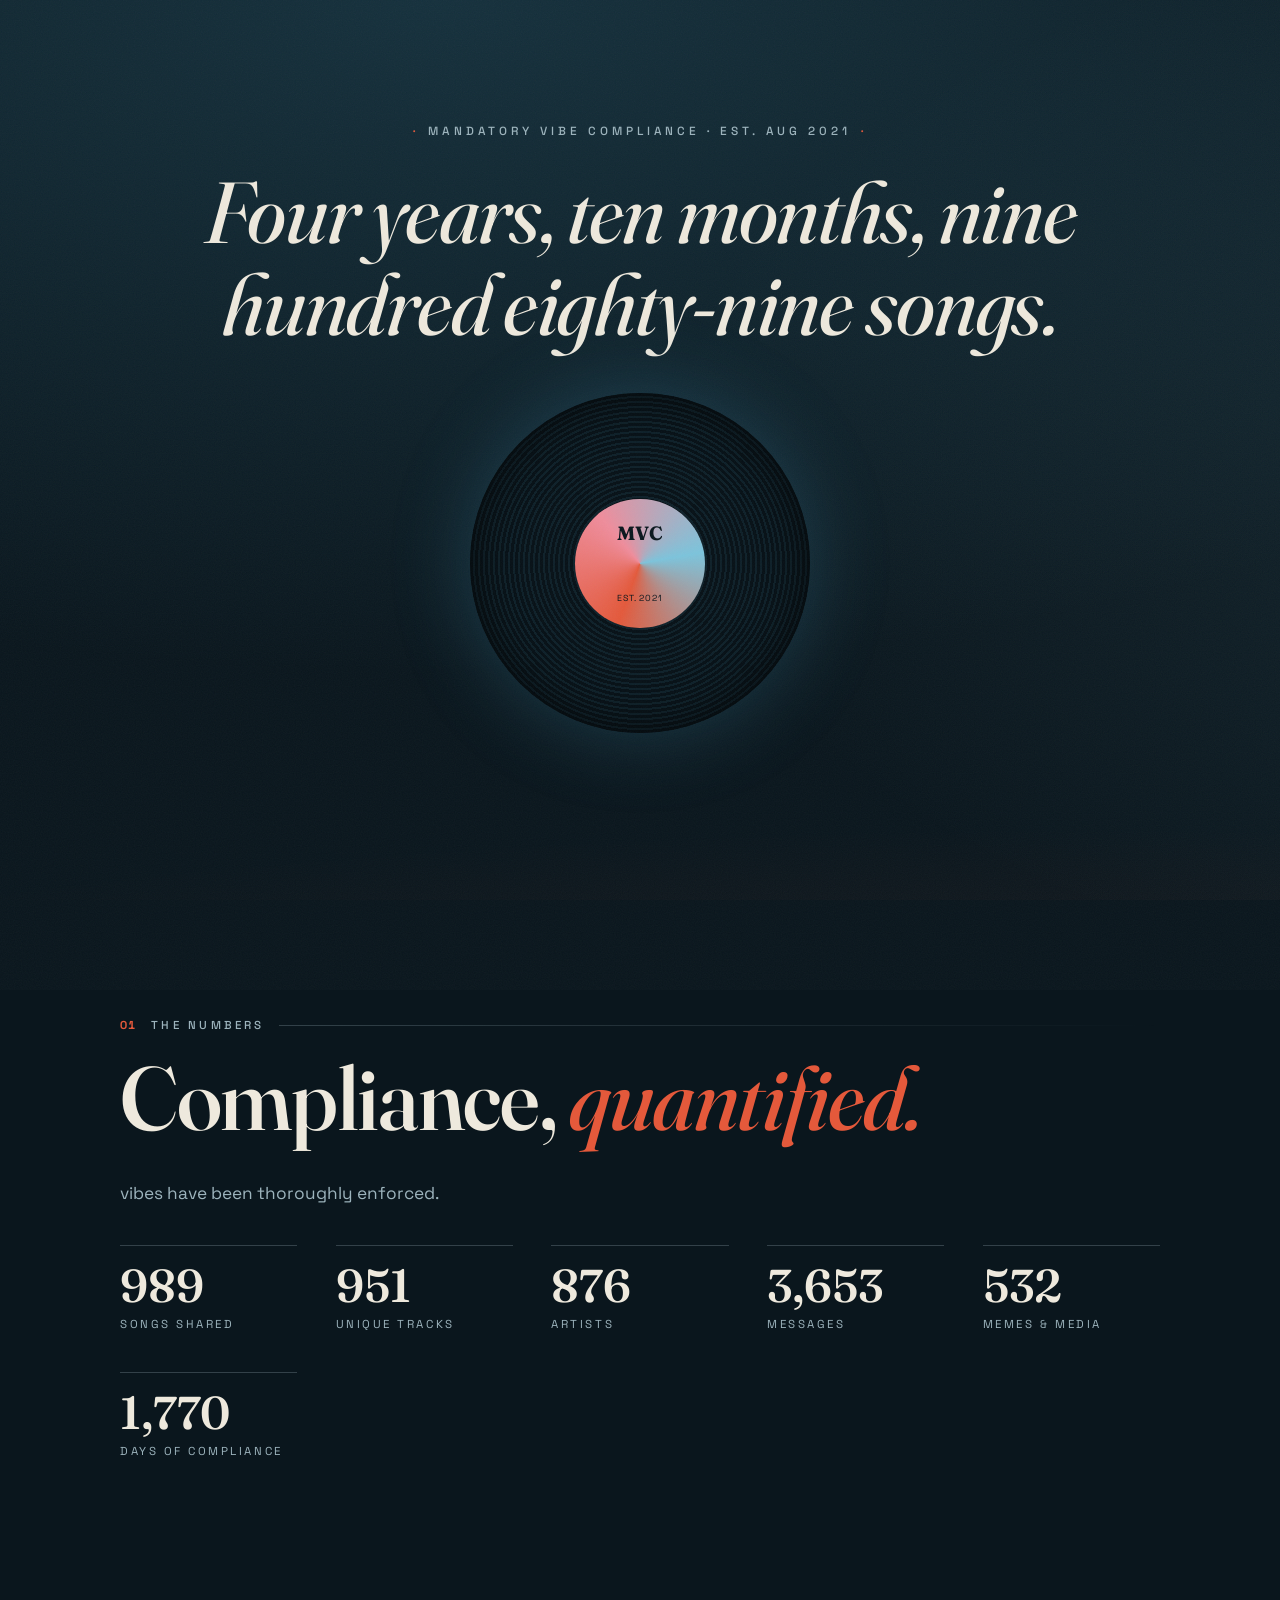
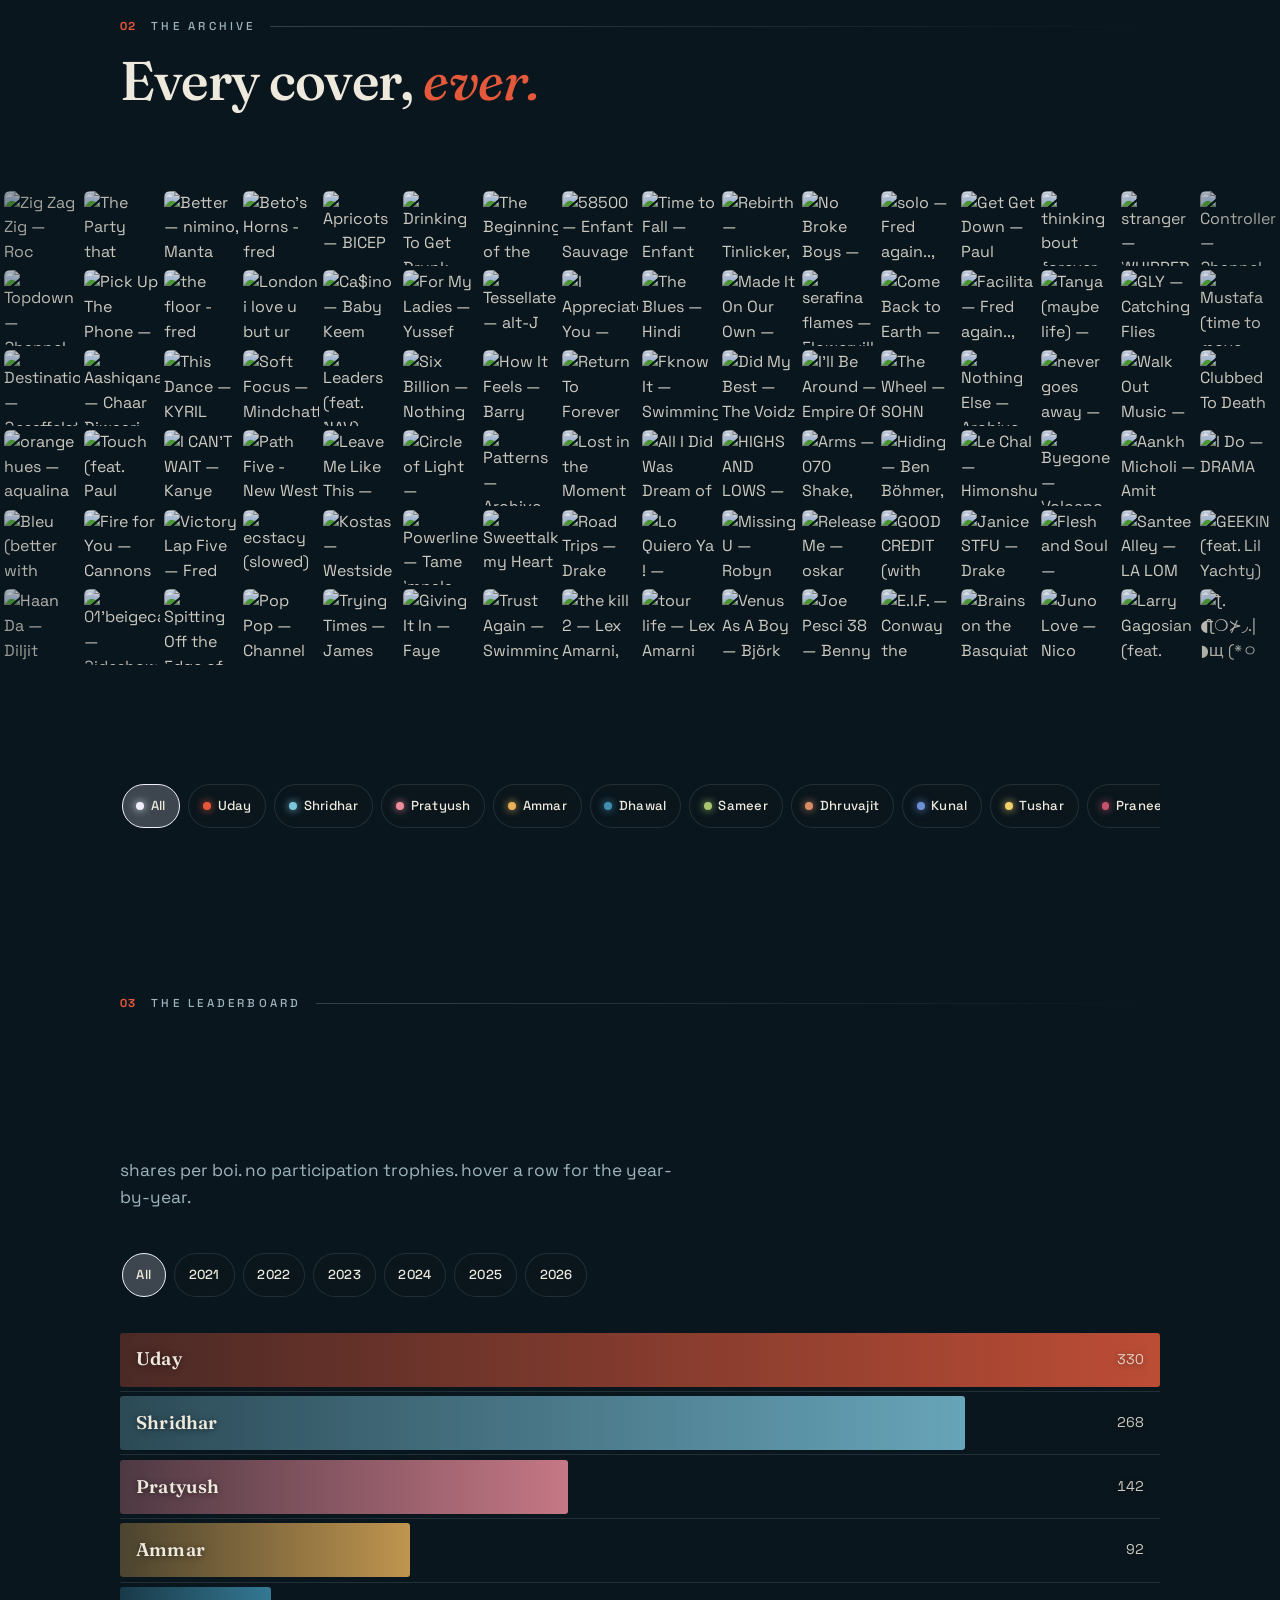
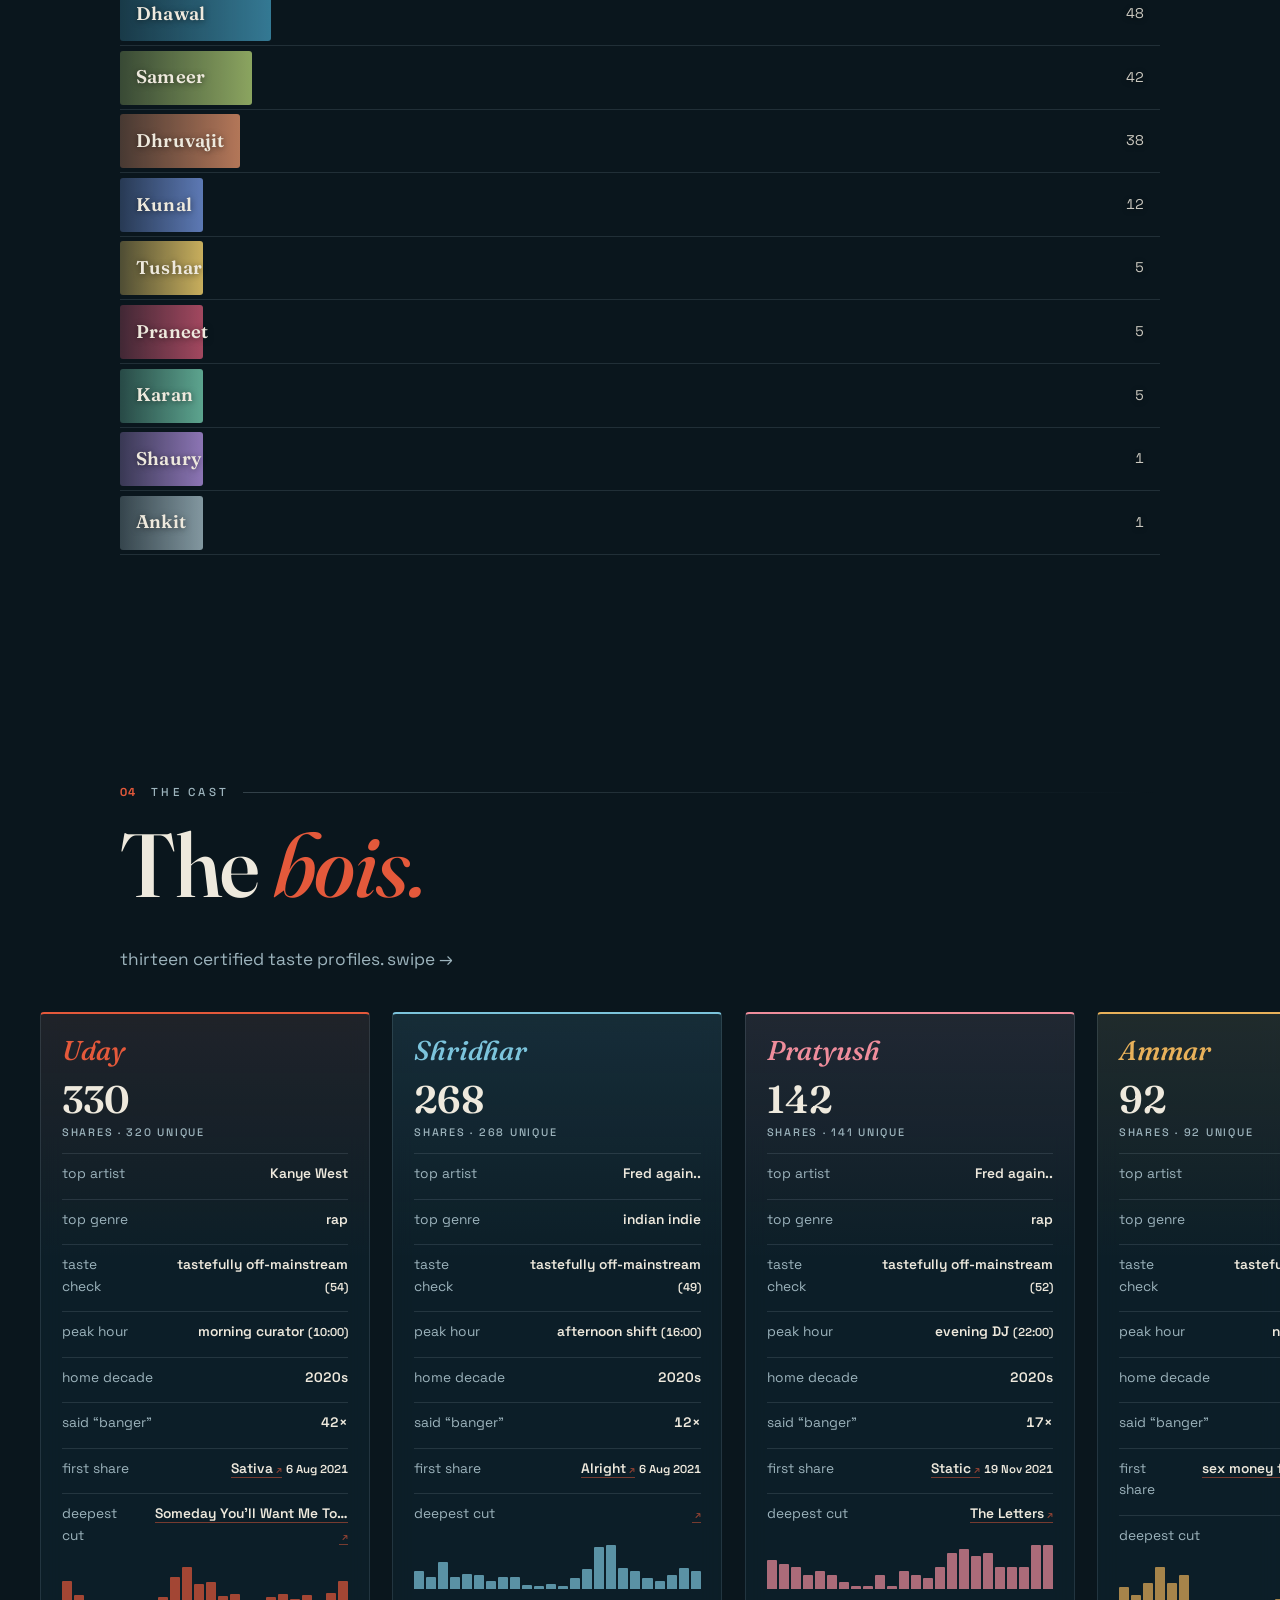
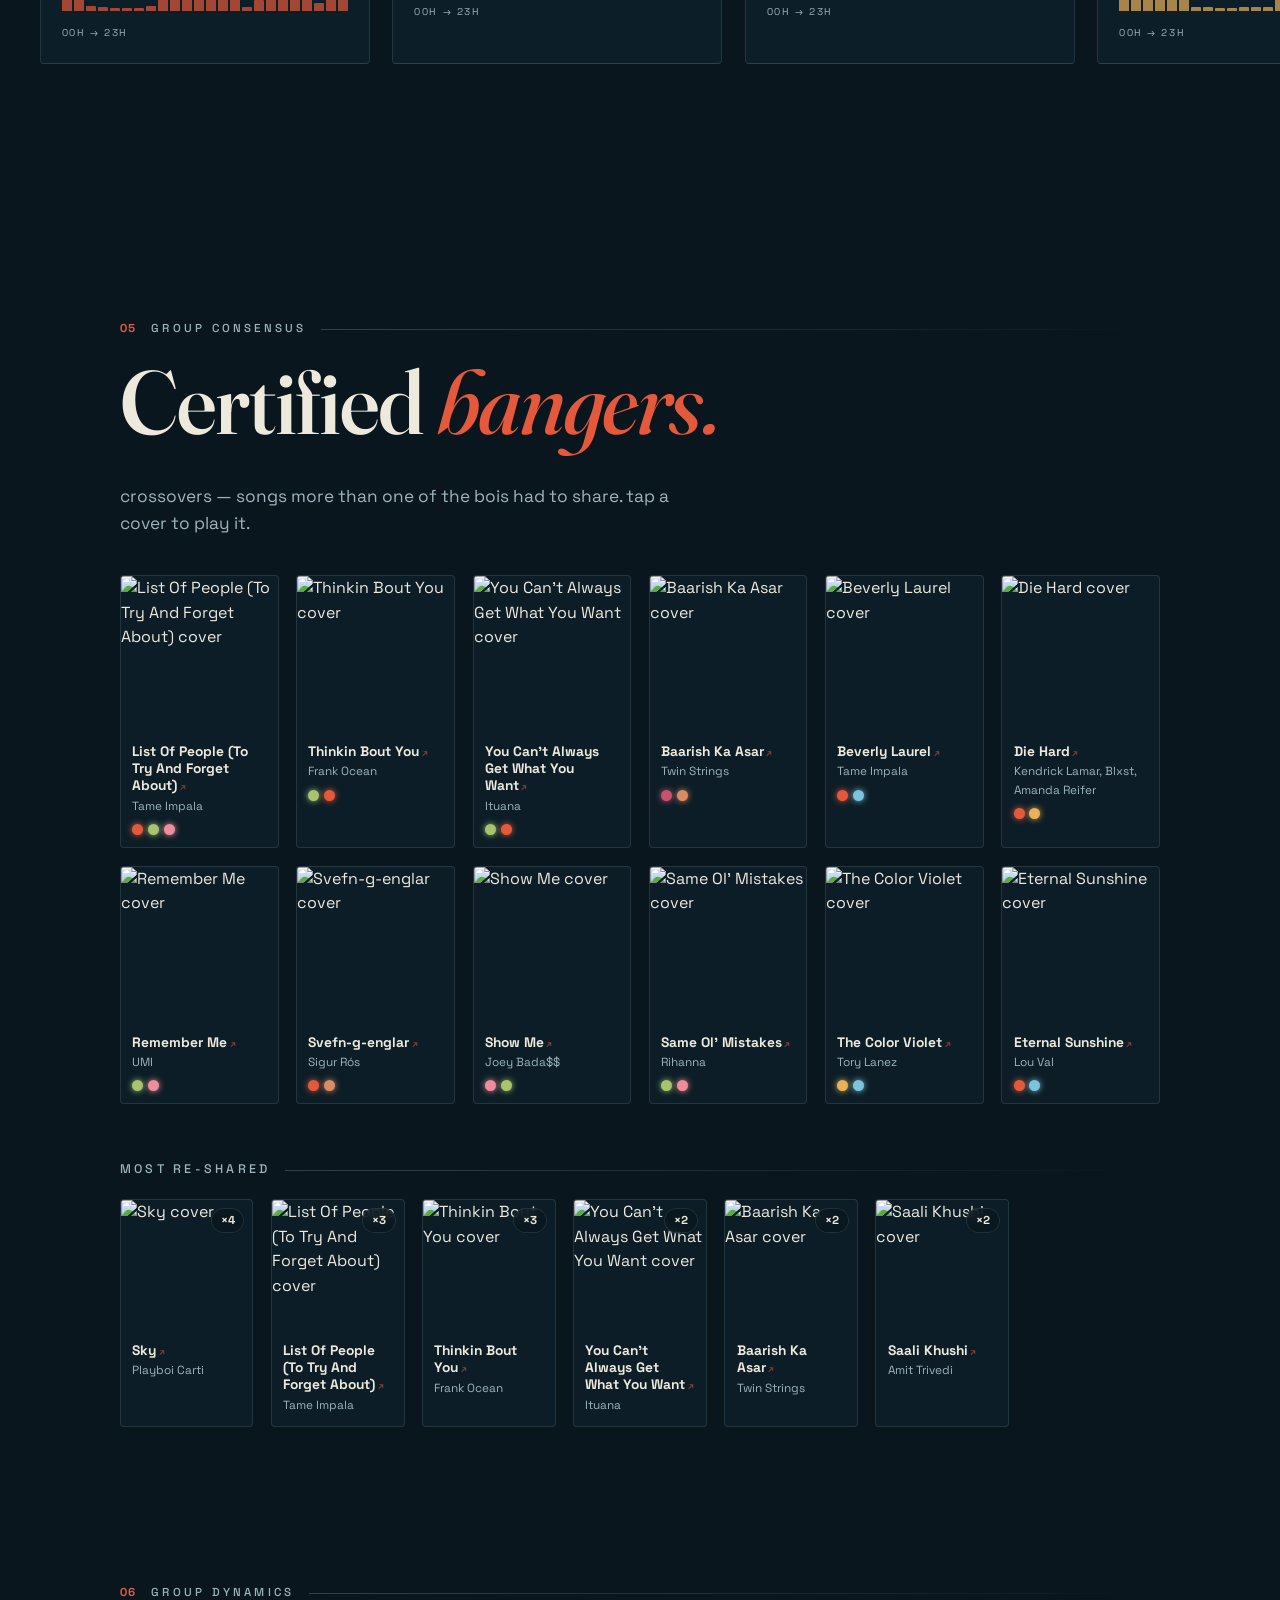
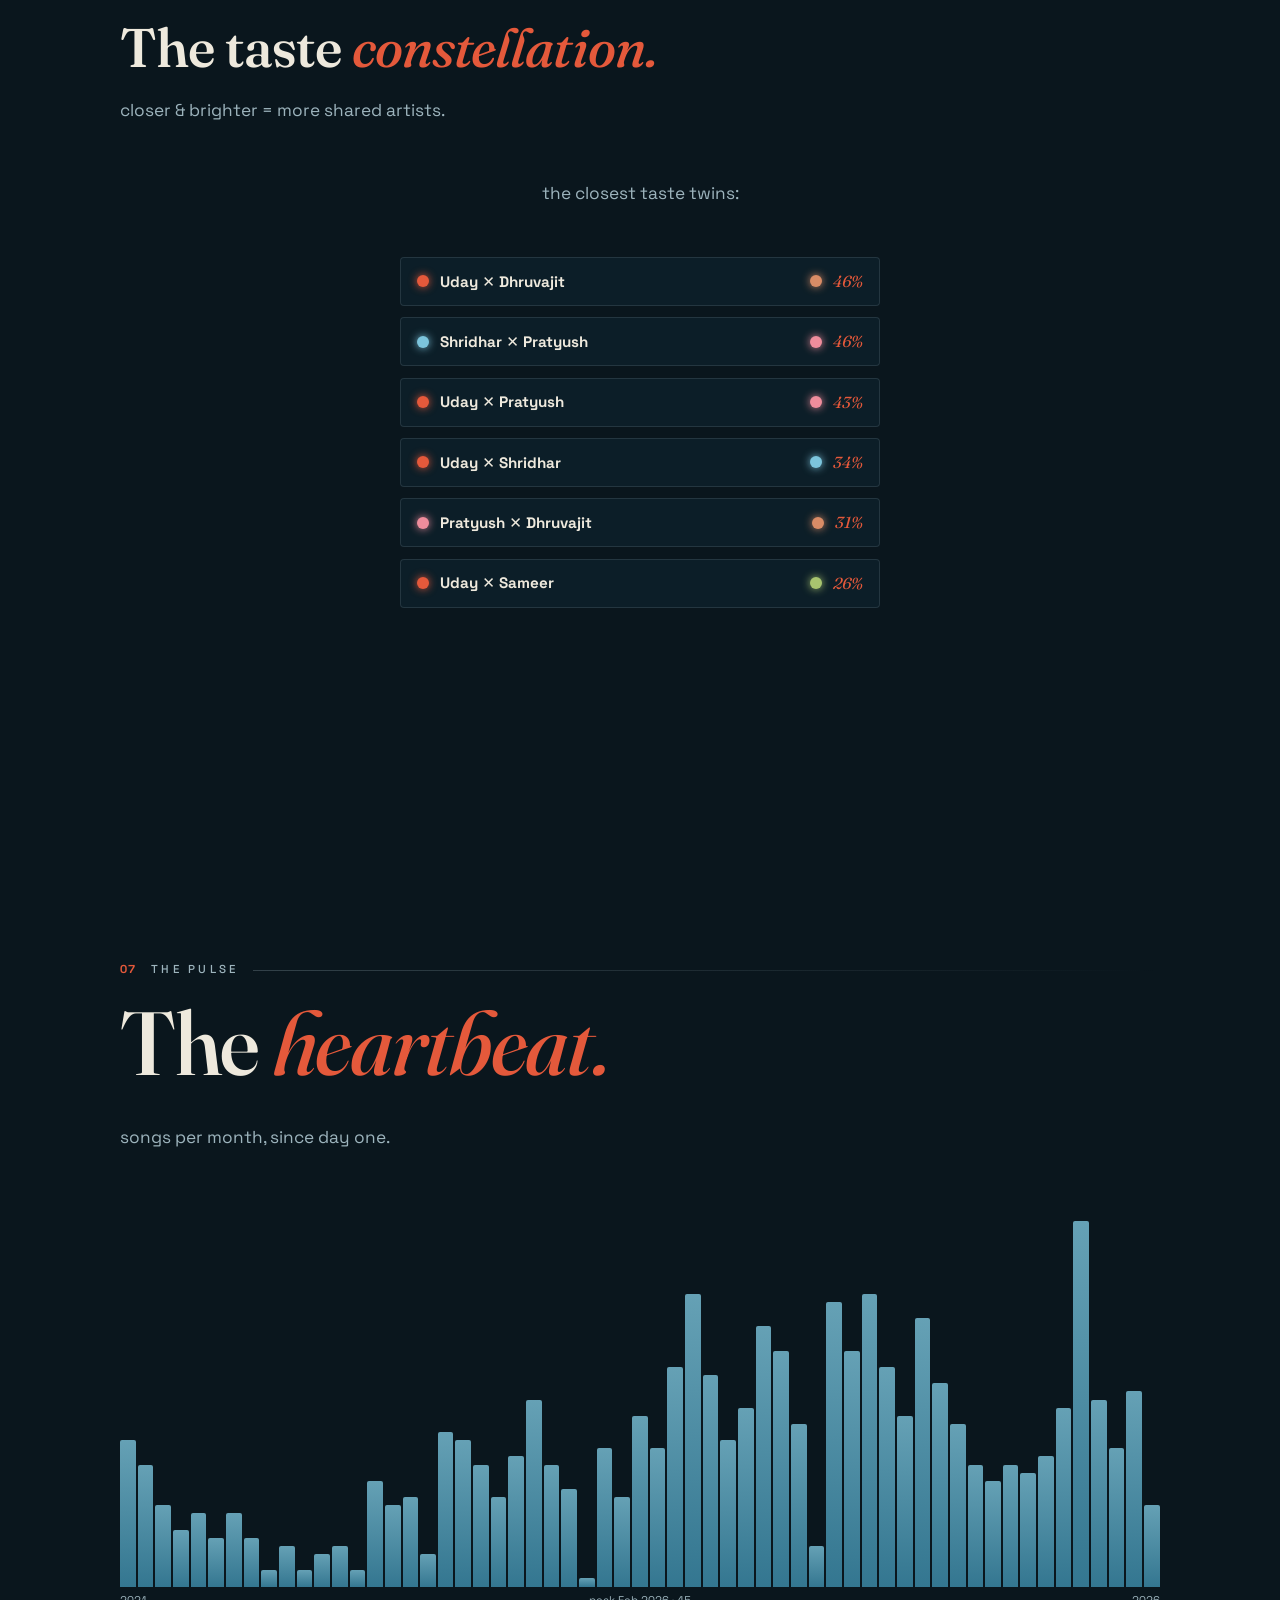
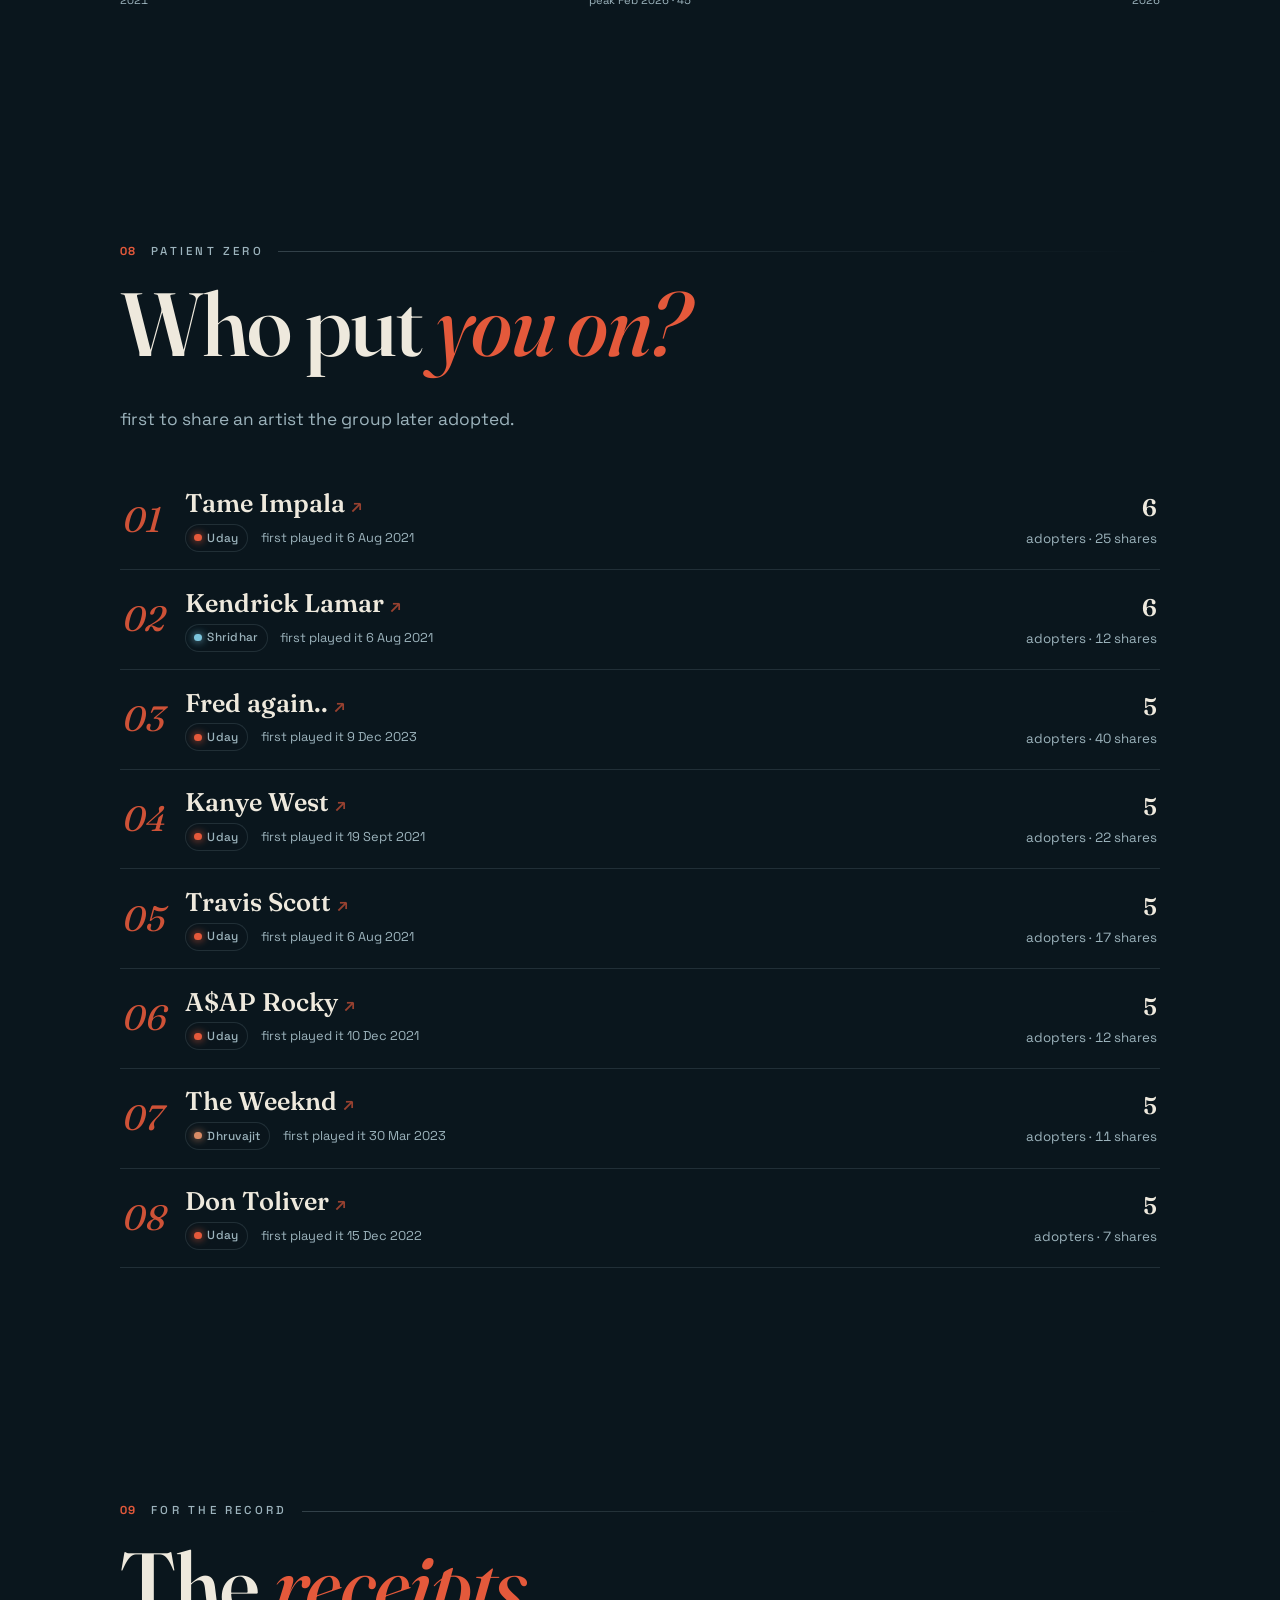
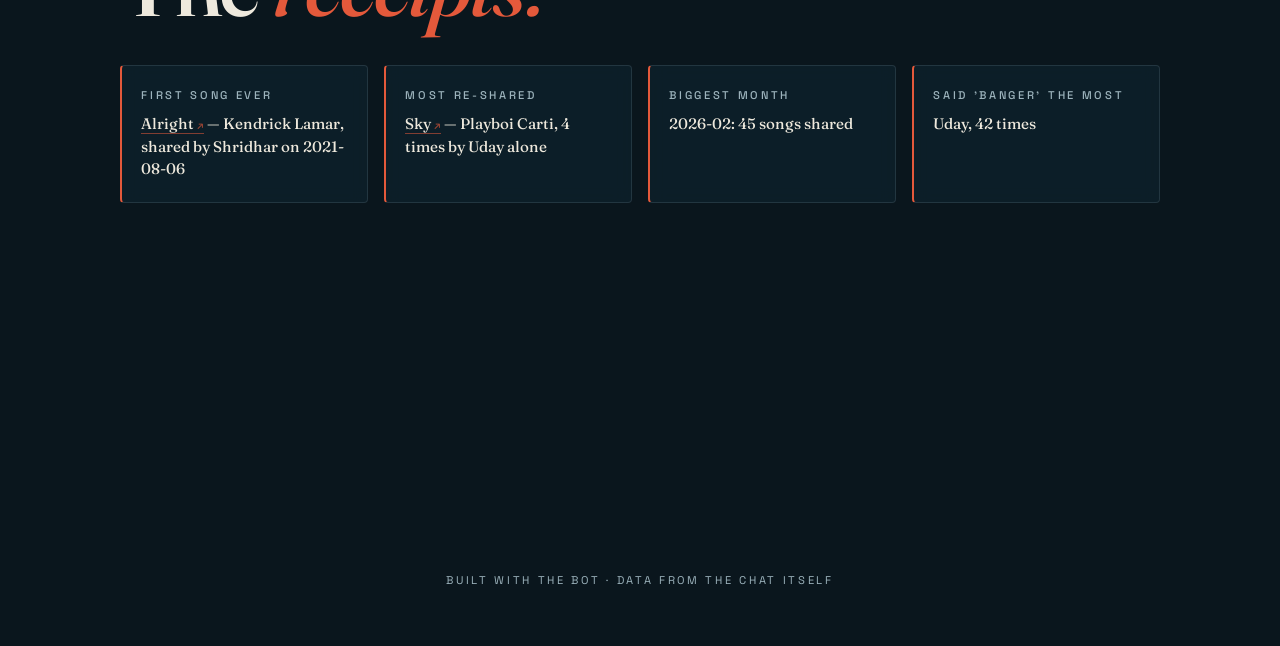
==== site/index.html @ 7bcd19f3 "Initial dashboard commit" ====
<!doctype html>
<html lang="en">
<head>
<meta charset="utf-8">
<meta name="viewport" content="width=device-width, initial-scale=1, viewport-fit=cover">
<meta name="theme-color" content="#0a161d">
<title>Mandatory Vibe Compliance — Wrapped, forever</title>
<meta name="description" content="Four years of the bois sharing certified bangers. Every number, every cover, every vibe.">
<link rel="preconnect" href="https://fonts.googleapis.com">
<link rel="preconnect" href="https://fonts.gstatic.com" crossorigin>
<link href="https://fonts.googleapis.com/css2?family=Fraunces:ital,opsz,wght@0,9..144,300..900;1,9..144,300..900&family=Space+Grotesk:wght@400;500;700&display=swap" rel="stylesheet">
<link rel="stylesheet" href="./css/style.css">
<script type="importmap">
{
  "imports": {
    "three": "https://cdn.jsdelivr.net/npm/three@0.165.0/build/three.module.js",
    "three/addons/": "https://cdn.jsdelivr.net/npm/three@0.165.0/examples/jsm/",
    "gsap": "https://cdn.jsdelivr.net/npm/gsap@3.12.5/+esm",
    "gsap/ScrollTrigger": "https://cdn.jsdelivr.net/npm/gsap@3.12.5/ScrollTrigger/+esm",
    "chart.js/auto": "https://cdn.jsdelivr.net/npm/chart.js@4.4.3/auto/+esm"
  }
}
</script>
</head>
<body>

<div id="loader" role="status" aria-label="loading">
  <div class="loader-vinyl"><i></i></div>
  <p id="loader-msg">spinning up the archive…</p>
</div>

<div id="bg-fallback" aria-hidden="true"></div>
<canvas id="bg-canvas" aria-hidden="true"></canvas>
<div id="bg-dim" aria-hidden="true"></div>

<main id="main">

  <!-- 1 · hero -->
  <header class="sec hero" id="hero">
    <p class="overline" id="hero-overline">MANDATORY VIBE COMPLIANCE · EST. AUG 2021</p>
    <h1 class="hero-line" id="hero-line">A few years. A lot of songs.</h1>
    <div class="viz vinyl-stage" id="vinyl-stage">
      <div class="fallback vinyl-disc" aria-hidden="true"><span class="vinyl-label"><b>MVC</b><small>est. 2021</small></span></div>
    </div>
  </header>

  <!-- 2 · the numbers -->
  <section class="sec" id="numbers">
    <p class="kicker" data-reveal><span class="knum">01</span>The numbers</p>
    <h2 class="sec-title" data-reveal>Compliance, <em class="grad">quantified.</em></h2>
    <p class="sub" data-reveal>vibes have been thoroughly enforced.</p>
    <div class="stats" id="stats"></div>
  </section>

  <!-- 3 · galaxy -->
  <section class="sec full" id="galaxy">
    <div class="viz galaxy-stage" id="galaxy-stage">
      <div class="fallback art-grid" id="galaxy-fallback"></div>
    </div>
    <div class="stage-overlay top">
      <p class="kicker" data-reveal><span class="knum">02</span>The archive</p>
      <h2 class="sec-title sm" data-reveal>Every cover, <em class="grad">ever.</em></h2>
    </div>
    <div class="stage-overlay bottom">
      <div class="chips" id="galaxy-chips" role="group" aria-label="filter by person"></div>
    </div>
  </section>

  <!-- 4 · leaderboard -->
  <section class="sec" id="leaderboard">
    <p class="kicker" data-reveal><span class="knum">03</span>The leaderboard</p>
    <h2 class="sec-title" data-reveal>Who <em class="grad">carried?</em></h2>
    <p class="sub" data-reveal>shares per boi. no participation trophies. hover a row for the year-by-year.</p>
    <div class="chips pills" id="year-pills" role="group" aria-label="filter by year"></div>
    <div class="bars" id="bars"></div>
  </section>

  <!-- 5 · the bois -->
  <section class="sec wide" id="bois">
    <p class="kicker" data-reveal><span class="knum">04</span>The cast</p>
    <h2 class="sec-title" data-reveal>The <em class="grad">bois.</em></h2>
    <p class="sub" data-reveal>thirteen certified taste profiles. swipe →</p>
    <div class="carousel" id="cards"></div>
  </section>

  <!-- 6 · certified group bangers -->
  <section class="sec" id="bangers">
    <p class="kicker" data-reveal><span class="knum">05</span>Group consensus</p>
    <h2 class="sec-title" data-reveal>Certified <em class="grad">bangers.</em></h2>
    <p class="sub" data-reveal>crossovers — songs more than one of the bois had to share. tap a cover to play it.</p>
    <div class="track-grid" id="crossovers"></div>
    <div id="reshared-block">
      <h3 class="mini-title" data-reveal>most re-shared</h3>
      <div class="track-grid slim" id="reshared"></div>
    </div>
  </section>

  <!-- 7 · constellation -->
  <section class="sec full" id="constellation">
    <div class="viz constellation-stage" id="constellation-stage">
      <div class="fallback pairs" id="pairs"></div>
    </div>
    <div class="stage-overlay top">
      <p class="kicker" data-reveal><span class="knum">06</span>Group dynamics</p>
      <h2 class="sec-title sm" data-reveal>The taste <em class="grad">constellation.</em></h2>
      <p class="sub" data-reveal>closer &amp; brighter = more shared artists.</p>
    </div>
  </section>

  <!-- 8 · timeline -->
  <section class="sec" id="timeline">
    <p class="kicker" data-reveal><span class="knum">07</span>The pulse</p>
    <h2 class="sec-title" data-reveal>The <em class="grad">heartbeat.</em></h2>
    <p class="sub" data-reveal>songs per month, since day one.</p>
    <div class="chart-wrap" data-reveal>
      <canvas id="timeline-chart"></canvas>
      <div class="fallback month-bars" id="timeline-fallback"></div>
    </div>
  </section>

  <!-- 9 · trendsetters -->
  <section class="sec" id="trendsetters">
    <p class="kicker" data-reveal><span class="knum">08</span>Patient zero</p>
    <h2 class="sec-title" data-reveal>Who put <em class="grad">you on?</em></h2>
    <p class="sub" data-reveal>first to share an artist the group later adopted.</p>
    <div class="trend-rows" id="trend-rows"></div>
  </section>

  <!-- 10 · outro -->
  <section class="sec" id="outro">
    <p class="kicker" data-reveal><span class="knum">09</span>For the record</p>
    <h2 class="sec-title" data-reveal>The <em class="grad">receipts.</em></h2>
    <div class="facts" id="facts"></div>
    <p class="closing" data-reveal>As long as the group lives on, this page keeps counting.</p>
    <p class="sync" data-reveal>Last sync <span id="sync-date">—</span> · <a class="tlink" href="./dashboard.html">nerd view →</a></p>
  </section>

</main>

<footer>built with the bot · data from the chat itself</footer>

<noscript><style>#loader{display:none}[data-reveal]{opacity:1!important;transform:none!important}</style>
<p style="text-align:center;padding:2rem">This page needs JavaScript to count the bangers.</p></noscript>
<script type="module" src="./js/app.js"></script>
</body>
</html>
---- site/css/style.css ----
/* Mandatory Vibe Compliance — Currents editorial system
   Palette derived from Tame Impala's "Currents" artwork.
   Type: Fraunces (display serif) + Space Grotesk (body / numerals). */
:root{
  --bg-0:#0a161d;          /* deepest navy-teal — page */
  --bg-1:#102530;          /* panel navy */
  --ink:#eee9dd;           /* warm cream */
  --ink-dim:#9db4bd;       /* muted steel blue */
  --teal:#3e8fae;
  --cyan:#7cc4dc;
  --coral:#e4593b;         /* the Currents red streak — the one loud accent */
  --pink:#ef8d9c;

  /* legacy aliases still referenced around the codebase */
  --bg:var(--bg-0);
  --text:var(--ink);
  --muted:var(--ink-dim);
  --magenta:var(--pink);
  --violet:var(--teal);
  --amber:var(--pink);

  --surface:rgba(16,37,48,.55);
  --line:rgba(157,180,189,.16);
  --hairline:rgba(157,180,189,.28);

  --display:"Fraunces","Georgia",serif;
  --body:"Space Grotesk",system-ui,sans-serif;
  --maxw:1120px;
}

*,*::before,*::after{box-sizing:border-box}
html,body{overflow-x:clip}
html{scroll-behavior:smooth}
body{
  margin:0;background:var(--bg-0);color:var(--ink);
  font-family:var(--body);font-size:16px;line-height:1.55;
  -webkit-font-smoothing:antialiased;
}
img{max-width:100%;display:block}
a{color:inherit;text-decoration:none}
a:hover{color:var(--cyan)}
button{font:inherit;color:inherit}
::selection{background:var(--coral);color:var(--bg-0)}

/* inline text links (sync line, fact links…) */
.tlink{
  border-bottom:1px solid color-mix(in srgb,var(--coral) 55%,transparent);
  transition:color .15s,border-color .15s;
}
.tlink:hover{color:var(--coral);border-color:var(--coral)}

/* external-link affordance */
.ext{position:relative}
.ext .out{
  font-family:var(--body);font-style:normal;font-weight:500;
  font-size:.72em;color:var(--coral);opacity:.65;margin-left:.3em;
  transition:opacity .15s;
}
.ext:hover .out{opacity:1}

/* film grain */
body::after{
  content:"";position:fixed;inset:-10%;z-index:9;pointer-events:none;opacity:.045;
  background-image:url("data:image/svg+xml;utf8,<svg xmlns='http://www.w3.org/2000/svg' width='160' height='160'><filter id='n'><feTurbulence type='fractalNoise' baseFrequency='0.85' numOctaves='2'/></filter><rect width='160' height='160' filter='url(%23n)'/></svg>");
}

/* background layers — Currents navy with a teal swell and one coral streak */
#bg-canvas{position:fixed;inset:0;z-index:-1;width:100%;height:100%}
/* scroll-linked blackout while the galaxy owns the viewport (set from app.js) */
#bg-dim{position:fixed;inset:0;z-index:-1;background:#020206;opacity:0;pointer-events:none}
#bg-fallback{
  position:fixed;inset:0;z-index:-2;
  background:
    radial-gradient(130% 80% at 20% 0%, rgba(62,143,174,.22), transparent 55%),
    radial-gradient(100% 70% at 85% 30%, rgba(124,196,220,.10), transparent 55%),
    radial-gradient(150% 40% at 50% 78%, rgba(228,89,59,.13), transparent 60%),
    radial-gradient(120% 90% at 50% 110%, rgba(239,141,156,.10), transparent 55%),
    var(--bg-0);
  background-size:170% 170%;
  animation:bg-drift 30s ease-in-out infinite alternate;
}
body.bg-live #bg-fallback{animation:none}
@keyframes bg-drift{from{background-position:0% 0%}to{background-position:100% 100%}}

/* loader */
#loader{
  position:fixed;inset:0;z-index:100;display:flex;flex-direction:column;
  align-items:center;justify-content:center;gap:1.2rem;background:var(--bg-0);
  transition:opacity .6s ease;
}
#loader.done{opacity:0;pointer-events:none}
#loader p{color:var(--ink-dim);font-size:.8rem;letter-spacing:.22em;text-transform:uppercase}
.loader-vinyl{
  width:96px;height:96px;border-radius:50%;
  background:repeating-radial-gradient(circle,#0e2029 0 2px,#081218 2px 5px);
  display:grid;place-items:center;
  animation:spin 2.4s linear infinite, pulse 1.6s ease-in-out infinite;
  box-shadow:0 0 50px rgba(62,143,174,.35);
}
.loader-vinyl i{
  width:34px;height:34px;border-radius:50%;
  background:conic-gradient(var(--coral),var(--pink),var(--cyan),var(--teal),var(--coral));
}
@keyframes spin{to{transform:rotate(360deg)}}
@keyframes pulse{50%{box-shadow:0 0 90px rgba(228,89,59,.35)}}

/* layout */
.sec{
  position:relative;max-width:var(--maxw);margin:0 auto;
  padding:clamp(4.5rem,13vh,10rem) clamp(1.1rem,4vw,2.5rem);
}
.sec.wide{max-width:none;padding-inline:0}
.sec.wide>.sec-title,.sec.wide>.sub,.sec.wide>.kicker{
  padding-inline:clamp(1.1rem,4vw,2.5rem);max-width:var(--maxw);margin-inline:auto;
}
.sec.wide>.kicker{margin-bottom:1.1rem}
.sec.full{
  max-width:none;padding:0;min-height:100vh;min-height:100svh;
  display:flex;align-items:stretch;
}

/* editorial kicker — "01 · The numbers ————" */
.kicker{
  display:flex;align-items:center;gap:.9rem;margin:0 0 1.1rem;
  color:var(--ink-dim);font-size:.72rem;font-weight:500;
  letter-spacing:.28em;text-transform:uppercase;
  font-variant-numeric:tabular-nums;
}
.kicker .knum{color:var(--coral);font-weight:700;letter-spacing:.12em}
.kicker::after{
  content:"";flex:1;height:1px;min-width:2rem;
  background:linear-gradient(90deg,var(--hairline),transparent);
}

.sec-title{
  font-family:var(--display);font-weight:550;
  font-optical-sizing:auto;
  font-size:clamp(2.3rem,8.5vw,5.6rem);
  line-height:1.02;letter-spacing:-.015em;margin:0 0 .4em;
  text-wrap:balance;
}
.sec-title.sm{font-size:clamp(1.8rem,6vw,3.4rem)}
.sub{color:var(--ink-dim);margin:0 0 2.4rem;font-size:clamp(.95rem,1.5vw,1.08rem);max-width:52ch}
.mini-title{
  font-family:var(--body);font-weight:500;letter-spacing:.26em;
  text-transform:uppercase;font-size:.78rem;color:var(--ink-dim);
  margin:3.5rem 0 1.2rem;display:flex;align-items:center;gap:.9rem;
}
.mini-title::after{content:"";flex:1;height:1px;background:linear-gradient(90deg,var(--hairline),transparent)}

/* the accent — italic serif in Currents coral (was a gradient) */
.grad{
  font-family:var(--display);font-style:italic;font-weight:480;
  color:var(--coral);
  background:none;-webkit-text-fill-color:currentcolor;
}

/* reveal-on-scroll */
[data-reveal]{opacity:0;transform:translateY(26px);transition:opacity .8s ease,transform .8s cubic-bezier(.2,.7,.2,1)}
[data-reveal].in{opacity:1;transform:none}

/* visuals stage + fallback pattern */
.viz-on .fallback{display:none!important}

/* instant tooltip (leaderboard rows, sparklines) */
.hover-tip{
  position:fixed;z-index:60;pointer-events:none;max-width:260px;
  background:rgba(10,22,29,.94);border:1px solid var(--line);border-radius:10px;
  padding:.55rem .75rem;font-size:.78rem;line-height:1.45;color:var(--ink);
  box-shadow:0 8px 30px rgba(0,0,0,.45);
  font-variant-numeric:tabular-nums;
}
.hover-tip b{font-weight:700}
.hover-tip .yrs{display:block;color:var(--ink-dim);margin-top:.2rem}
.hover-tip .yrs i{font-style:normal;color:var(--cyan)}

/* ---------- 1 hero ---------- */
.hero{
  min-height:100vh;min-height:100svh;max-width:none;
  display:flex;flex-direction:column;align-items:center;justify-content:center;
  text-align:center;gap:clamp(1.2rem,3vh,2rem);padding-top:8vh;
}
.overline{
  margin:0;color:var(--ink-dim);letter-spacing:.34em;font-size:clamp(.58rem,1.6vw,.74rem);
  font-weight:500;text-transform:uppercase;
}
.overline::before,.overline::after{content:"·";color:var(--coral);margin-inline:.8em}
.hero-line{
  font-family:var(--display);font-style:italic;font-weight:430;margin:0;max-width:20ch;
  font-optical-sizing:auto;
  font-size:clamp(2.1rem,7.4vw,5.4rem);line-height:1.06;letter-spacing:-.015em;
  color:var(--ink);text-wrap:balance;
}
.vinyl-stage{
  position:relative;width:min(62vw,340px);aspect-ratio:1;margin-top:1rem;
}
.vinyl-disc{
  position:absolute;inset:0;border-radius:50%;
  background:repeating-radial-gradient(circle,#0e2029 0 2px,#071117 2px 5px);
  box-shadow:0 0 80px rgba(62,143,174,.3),inset 0 0 40px rgba(0,0,0,.7);
  display:grid;place-items:center;animation:spin 14s linear infinite;
}
.vinyl-label{
  width:38%;aspect-ratio:1;border-radius:50%;display:grid;place-items:center;text-align:center;
  background:conic-gradient(from 200deg,var(--coral),var(--pink),var(--cyan),var(--coral));
  color:var(--bg-0);line-height:1.1;
}
.vinyl-label b{font-family:var(--display);font-size:clamp(.9rem,3vw,1.2rem)}
.vinyl-label small{display:block;font-size:.55rem;letter-spacing:.1em;text-transform:uppercase}
/* ---------- 2 numbers ---------- */
.stats{
  display:grid;grid-template-columns:repeat(auto-fit,minmax(150px,1fr));
  gap:clamp(1.4rem,3vw,2.6rem) clamp(1rem,3vw,2.4rem);text-align:left;
}
.stat{border-top:1px solid var(--hairline);padding-top:1rem}
.stat .num{
  font-family:var(--display);font-weight:560;display:block;
  font-optical-sizing:auto;
  font-size:clamp(2.4rem,6.5vw,4.6rem);line-height:1.05;
  font-variant-numeric:lining-nums;
  color:var(--ink);font-style:normal;
  width:max-content;max-width:100%;
}
@media (min-width:821px){
  .stat .num{font-size:clamp(2.4rem,3.6vw,3.9rem)}
}
.stat .lbl{
  color:var(--ink-dim);font-size:.72rem;letter-spacing:.22em;text-transform:uppercase;
  display:block;margin-top:.35rem;
}

/* ---------- 3 galaxy ---------- */
.galaxy-stage,.constellation-stage{position:absolute;inset:0;overflow:hidden}
.sec.full{flex-direction:column;justify-content:space-between}
.stage-overlay{
  position:relative;z-index:2;pointer-events:none;
  padding:clamp(1.2rem,4vw,2.5rem);max-width:var(--maxw);width:100%;margin-inline:auto;
}
.stage-overlay .chips,.stage-overlay a{pointer-events:auto}
.art-grid{
  position:absolute;inset:0;overflow:hidden;
  display:grid;grid-template-columns:repeat(auto-fill,minmax(72px,1fr));
  gap:4px;padding:4px;align-content:center;opacity:.85;
  -webkit-mask-image:radial-gradient(85% 75% at 50% 50%,#000 55%,transparent 100%);
  mask-image:radial-gradient(85% 75% at 50% 50%,#000 55%,transparent 100%);
}
.art-grid img{width:100%;aspect-ratio:1;object-fit:cover;border-radius:6px;transition:opacity .3s}
.art-grid img.dim{opacity:.12}

/* chips */
.chips{
  display:flex;gap:.5rem;overflow-x:auto;padding:.25rem .1rem .6rem;
  scrollbar-width:none;-webkit-overflow-scrolling:touch;
}
.chips::-webkit-scrollbar{display:none}
.chip{
  display:inline-flex;align-items:center;gap:.5em;flex:0 0 auto;
  min-height:44px;padding:.4em 1.05em;border-radius:999px;cursor:pointer;
  border:1px solid var(--line);background:rgba(10,22,29,.6);
  font-family:var(--body);font-weight:500;font-size:.82rem;white-space:nowrap;
  letter-spacing:.02em;
  transition:border-color .25s,background .25s;--pc:var(--ink-dim);
}
.chip .dot{width:.6em;height:.6em;border-radius:50%;background:var(--pc);box-shadow:0 0 8px var(--pc)}
.chip:hover{border-color:var(--pc)}
.chip.active{border-color:var(--pc);background:color-mix(in srgb,var(--pc) 22%,var(--bg-0))}
.pills{margin-bottom:1.6rem}

/* ---------- 4 leaderboard ---------- */
.bars{display:flex;flex-direction:column;gap:.6rem}
.bar-row{position:relative;height:clamp(46px,7vw,54px);--pc:var(--ink-dim);cursor:default}
.bar-row::after{
  content:"";position:absolute;inset:auto 0 -0.32rem 0;height:1px;
  background:var(--line);
}
.bar{
  position:absolute;inset:0 auto 0 0;width:0%;border-radius:3px;
  background:linear-gradient(90deg,color-mix(in srgb,var(--pc) 30%,transparent),color-mix(in srgb,var(--pc) 82%,transparent));
}
.bar-row:hover .bar{background:linear-gradient(90deg,color-mix(in srgb,var(--pc) 45%,transparent),var(--pc))}
.bar-label{
  position:absolute;inset:0;display:flex;align-items:center;gap:.7rem;
  padding:0 1rem;z-index:1;text-shadow:0 1px 6px rgba(0,0,0,.55);
}
.bar-label b{font-family:var(--display);font-weight:600;font-size:clamp(.92rem,2.6vw,1.15rem);letter-spacing:.01em}
.bar-label span{
  font-variant-numeric:tabular-nums;color:var(--ink);opacity:.85;font-size:.88rem;
  margin-left:auto;
}

/* ---------- 5 bois carousel ---------- */
.carousel{
  display:grid;grid-auto-flow:column;grid-auto-columns:min(80vw,330px);
  gap:clamp(.8rem,2vw,1.4rem);overflow-x:auto;overflow-y:hidden;
  scroll-snap-type:x mandatory;padding:0 clamp(1.1rem,4vw,2.5rem) 1.4rem;
  scrollbar-width:thin;scrollbar-color:var(--teal) transparent;
}
.carousel>*{scroll-snap-align:center}
.card{
  --pc:var(--ink-dim);
  border:1px solid var(--line);border-top:2px solid var(--pc);border-radius:4px;
  padding:1.4rem 1.3rem;
  background:
    linear-gradient(180deg,color-mix(in srgb,var(--pc) 9%,transparent),transparent 38%),
    rgba(16,37,48,.62);
  backdrop-filter:blur(10px);-webkit-backdrop-filter:blur(10px);
  display:flex;flex-direction:column;gap:.9rem;
}
.card h3{
  font-family:var(--display);font-style:italic;font-weight:520;margin:0;font-size:1.7rem;
  color:var(--pc);line-height:1.1;
}
.card .big{font-family:var(--display);font-size:2.4rem;font-weight:600;line-height:1;font-variant-numeric:lining-nums}
.card .big small{font:500 .68rem var(--body);color:var(--ink-dim);display:block;margin-top:.4rem;letter-spacing:.16em;text-transform:uppercase}
.card .row{display:flex;justify-content:space-between;gap:1rem;font-size:.86rem;border-top:1px solid var(--line);padding-top:.55rem}
.card .row .k{color:var(--ink-dim)}
.card .row .v{text-align:right;font-weight:600;font-variant-numeric:tabular-nums}
.card .row .v a{border-bottom:1px solid color-mix(in srgb,var(--coral) 50%,transparent)}
.card .row .v a:hover{color:var(--coral)}
.spark{display:flex;align-items:flex-end;gap:2px;height:44px;margin-top:.4rem;touch-action:pan-x}
.spark i{flex:1;border-radius:1px 1px 0 0;background:var(--pc);opacity:.7;min-height:3px}
.spark i:hover,.spark i.lit{opacity:1;background:var(--coral)}
.spark-cap{font-size:.62rem;color:var(--ink-dim);letter-spacing:.16em;text-transform:uppercase;font-variant-numeric:tabular-nums}
.spark-cap b{color:var(--ink);font-weight:600}

/* ---------- 6 bangers ---------- */
.track-grid{
  display:grid;gap:clamp(.7rem,2vw,1.1rem);
  grid-template-columns:repeat(auto-fill,minmax(150px,1fr));
}
.track-grid.slim{grid-template-columns:repeat(auto-fill,minmax(130px,1fr))}
.track{
  position:relative;border:1px solid var(--line);border-radius:4px;overflow:hidden;
  background:rgba(16,37,48,.55);display:block;color:inherit;
  transition:border-color .2s,transform .2s;
}
a.track:hover{border-color:color-mix(in srgb,var(--coral) 55%,transparent);transform:translateY(-2px);color:inherit}
a.track:hover .tname{color:var(--coral)}
.track img{width:100%;height:auto;aspect-ratio:1;object-fit:cover}
.track .tmeta{padding:.65rem .7rem .75rem}
.track .tname{font-weight:700;font-size:.86rem;line-height:1.25;display:block;transition:color .15s}
.track .tname .out{font-size:.7em;color:var(--coral);opacity:.6;margin-left:.25em;font-weight:500}
.track .tartist{color:var(--ink-dim);font-size:.74rem;display:block;margin-top:.15rem}
.track .who{display:flex;flex-wrap:wrap;gap:.3rem;margin-top:.55rem}
.track .who i{
  width:11px;height:11px;border-radius:50%;display:inline-block;
  background:var(--pc);box-shadow:0 0 6px var(--pc);
}
.track .badge{
  position:absolute;top:.5rem;right:.5rem;z-index:1;
  background:rgba(10,22,29,.78);border:1px solid var(--line);border-radius:999px;
  font-size:.72rem;font-weight:700;padding:.18rem .55rem;backdrop-filter:blur(6px);
  font-variant-numeric:tabular-nums;
}

/* ---------- 7 constellation fallback ---------- */
.pairs{
  position:absolute;inset:0;display:flex;flex-direction:column;gap:.7rem;
  align-items:center;justify-content:center;padding:6rem 1.2rem;
}
.pair{
  display:flex;align-items:center;gap:.7rem;width:min(92%,480px);
  border:1px solid var(--line);border-radius:4px;padding:.7rem 1rem;background:rgba(16,37,48,.62);
}
.pair .names{flex:1;font-weight:700;font-size:.95rem}
.pair .pct{font-family:var(--display);font-style:italic;color:var(--coral)}
.pair i{width:12px;height:12px;border-radius:50%;background:var(--pc);box-shadow:0 0 8px var(--pc)}

/* ---------- 8 timeline ---------- */
.chart-wrap{position:relative;height:320px}
@media (min-width:821px){.chart-wrap{height:420px}}
.month-bars{
  position:absolute;inset:0;align-items:flex-end;gap:2px;
  padding-bottom:1.4rem;display:none;
}
.viz-fail .month-bars{display:flex}
.viz-fail #timeline-chart{display:none}
.month-bars i{
  flex:1;border-radius:2px 2px 0 0;min-height:2px;
  background:linear-gradient(180deg,var(--cyan),var(--teal));opacity:.8;
}
.month-bars .axis{
  position:absolute;bottom:0;left:0;right:0;display:flex;justify-content:space-between;
  color:var(--ink-dim);font-size:.7rem;font-variant-numeric:tabular-nums;
}

/* ---------- 9 trendsetters ---------- */
.trend-rows{display:flex;flex-direction:column}
.trend{
  display:grid;grid-template-columns:auto 1fr auto;align-items:center;gap:1rem;
  padding:1.1rem .2rem;border-bottom:1px solid var(--line);
}
.trend .rank{
  font-family:var(--display);font-style:italic;font-weight:430;color:var(--coral);
  font-size:clamp(1.3rem,4vw,2.2rem);min-width:2ch;opacity:.9;
  font-variant-numeric:lining-nums;
}
.trend .artist{font-family:var(--display);font-weight:560;font-size:clamp(1.05rem,3.4vw,1.6rem);line-height:1.2}
.trend .artist a:hover{color:var(--coral)}
.trend .meta{display:flex;flex-wrap:wrap;gap:.4rem .8rem;align-items:center;margin-top:.3rem;font-size:.8rem;color:var(--ink-dim)}
.trend .meta .chip{min-height:28px;padding:.1em .7em;font-size:.74rem;cursor:default}
.trend .tally{text-align:right;font-variant-numeric:tabular-nums}
.trend .tally b{font-family:var(--display);font-weight:600;font-size:clamp(1.05rem,3vw,1.5rem);display:block}
.trend .tally small{color:var(--ink-dim)}

/* ---------- 10 outro ---------- */
.facts{
  display:grid;gap:1rem;grid-template-columns:repeat(auto-fit,minmax(230px,1fr));
  margin-bottom:3.5rem;
}
.fact{
  border:1px solid var(--line);border-left:2px solid var(--coral);border-radius:4px;
  padding:1.3rem 1.2rem;background:rgba(16,37,48,.62);
  backdrop-filter:blur(8px);-webkit-backdrop-filter:blur(8px);
}
.fact h3{
  margin:0 0 .55rem;font-family:var(--body);font-weight:500;font-size:.7rem;
  color:var(--ink-dim);letter-spacing:.24em;text-transform:uppercase;
}
.fact p{margin:0;font-size:.95rem;color:var(--ink);font-family:var(--display);font-weight:450;line-height:1.5}
.closing{
  font-family:var(--display);font-style:italic;font-weight:460;text-align:center;
  font-size:clamp(1.3rem,4vw,2.3rem);max-width:26ch;margin:0 auto 1.4rem;line-height:1.35;
  color:var(--ink);
}
.sync{text-align:center;color:var(--ink-dim);font-size:.85rem}

footer{
  text-align:center;color:var(--ink-dim);font-size:.7rem;letter-spacing:.24em;
  text-transform:uppercase;padding:2.5rem 1rem 3.5rem;
}

/* error state */
#loader.error p{color:var(--coral)}
#loader.error .loader-vinyl{animation-play-state:paused}

/* reduced motion */
@media (prefers-reduced-motion: reduce){
  html{scroll-behavior:auto}
  *{animation-duration:.01ms!important;animation-iteration-count:1!important}
  #bg-fallback{animation:none}
  [data-reveal]{transform:none;transition:opacity .4s ease}
  .bar{transition:none!important}
  a.track:hover{transform:none}
}
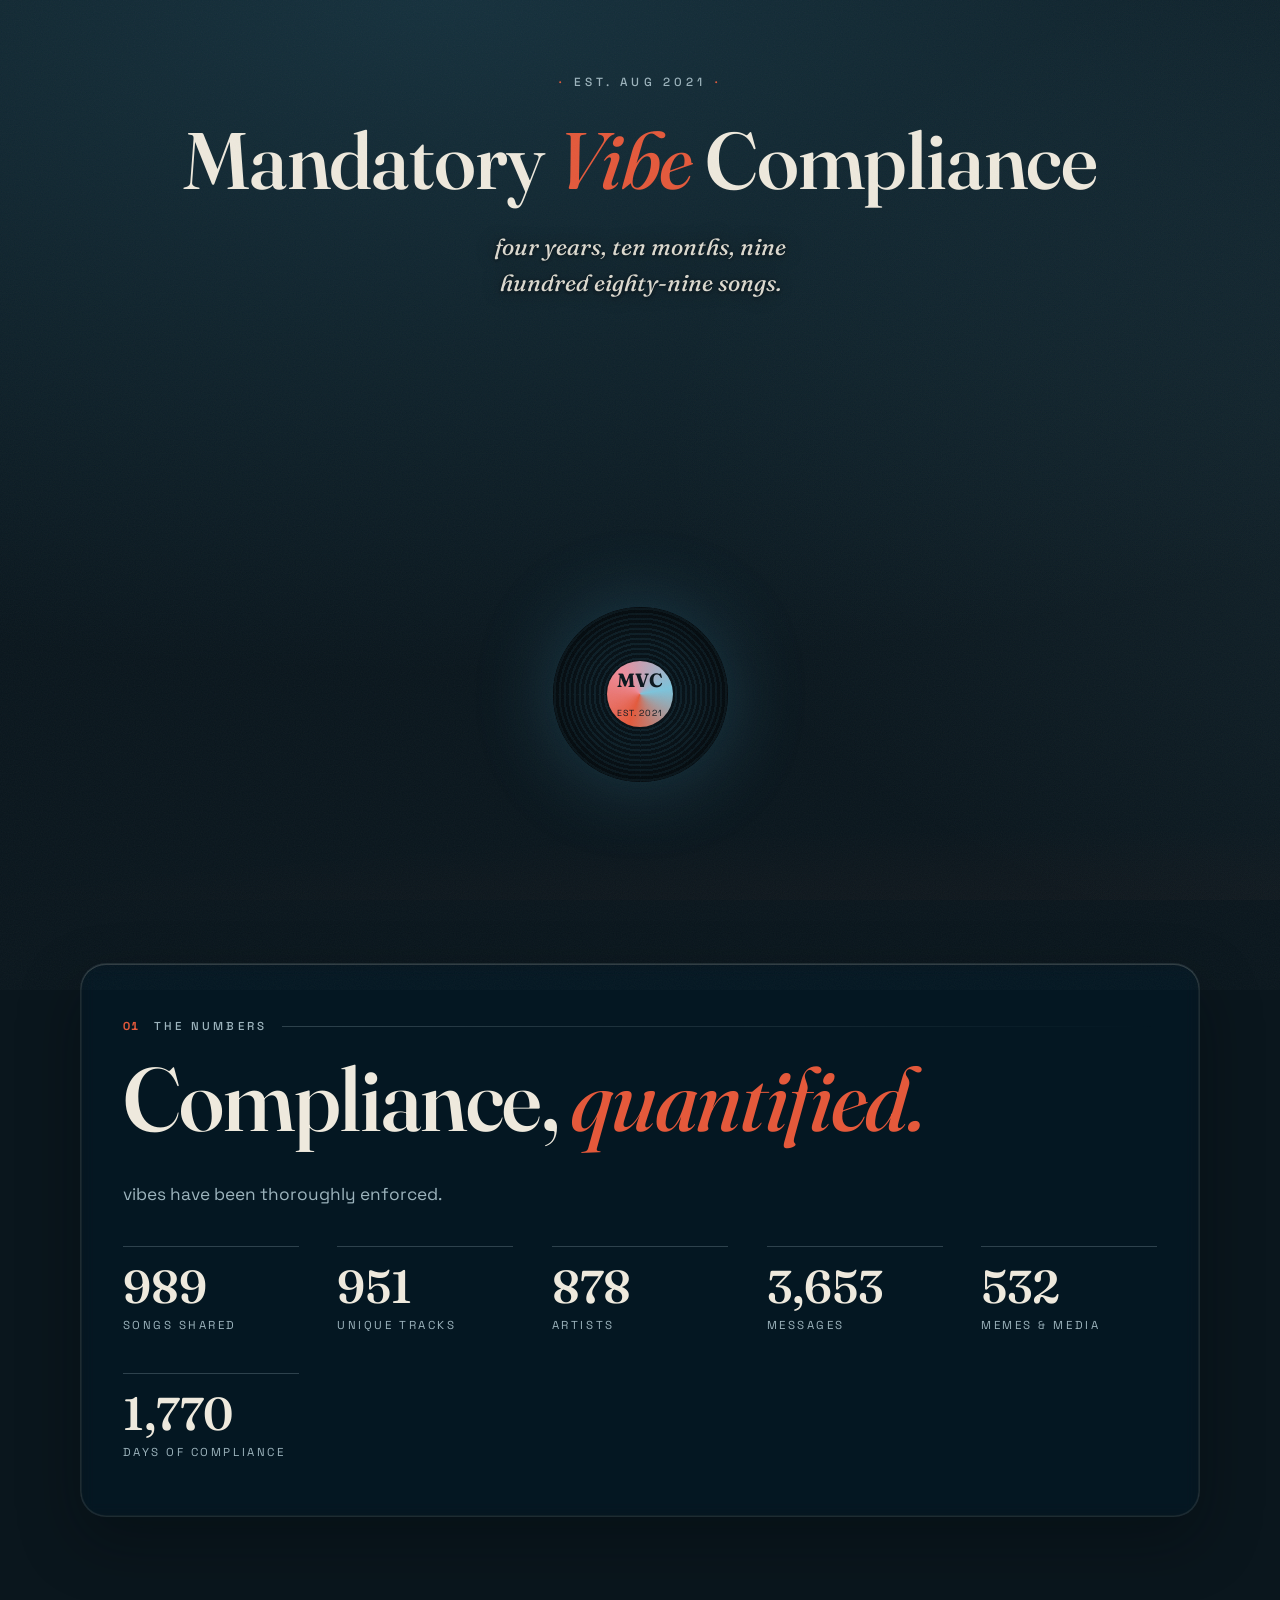
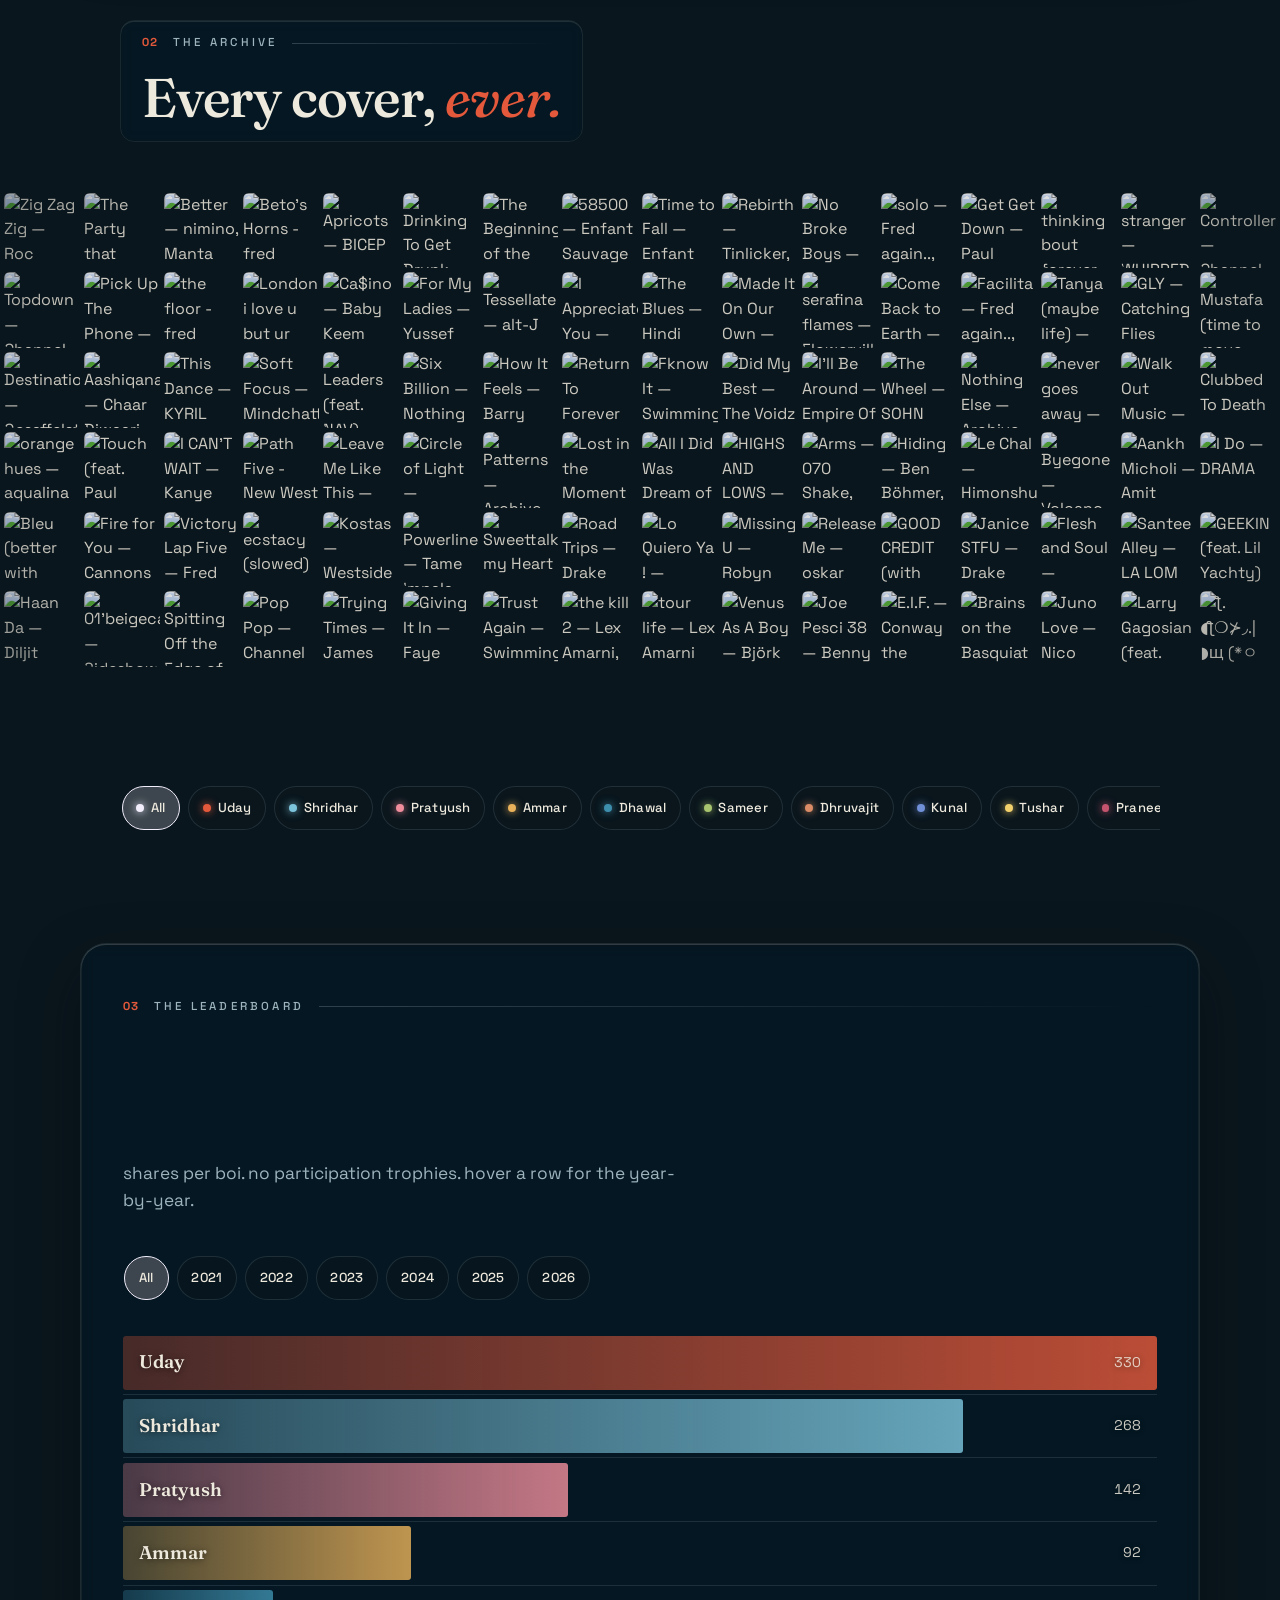
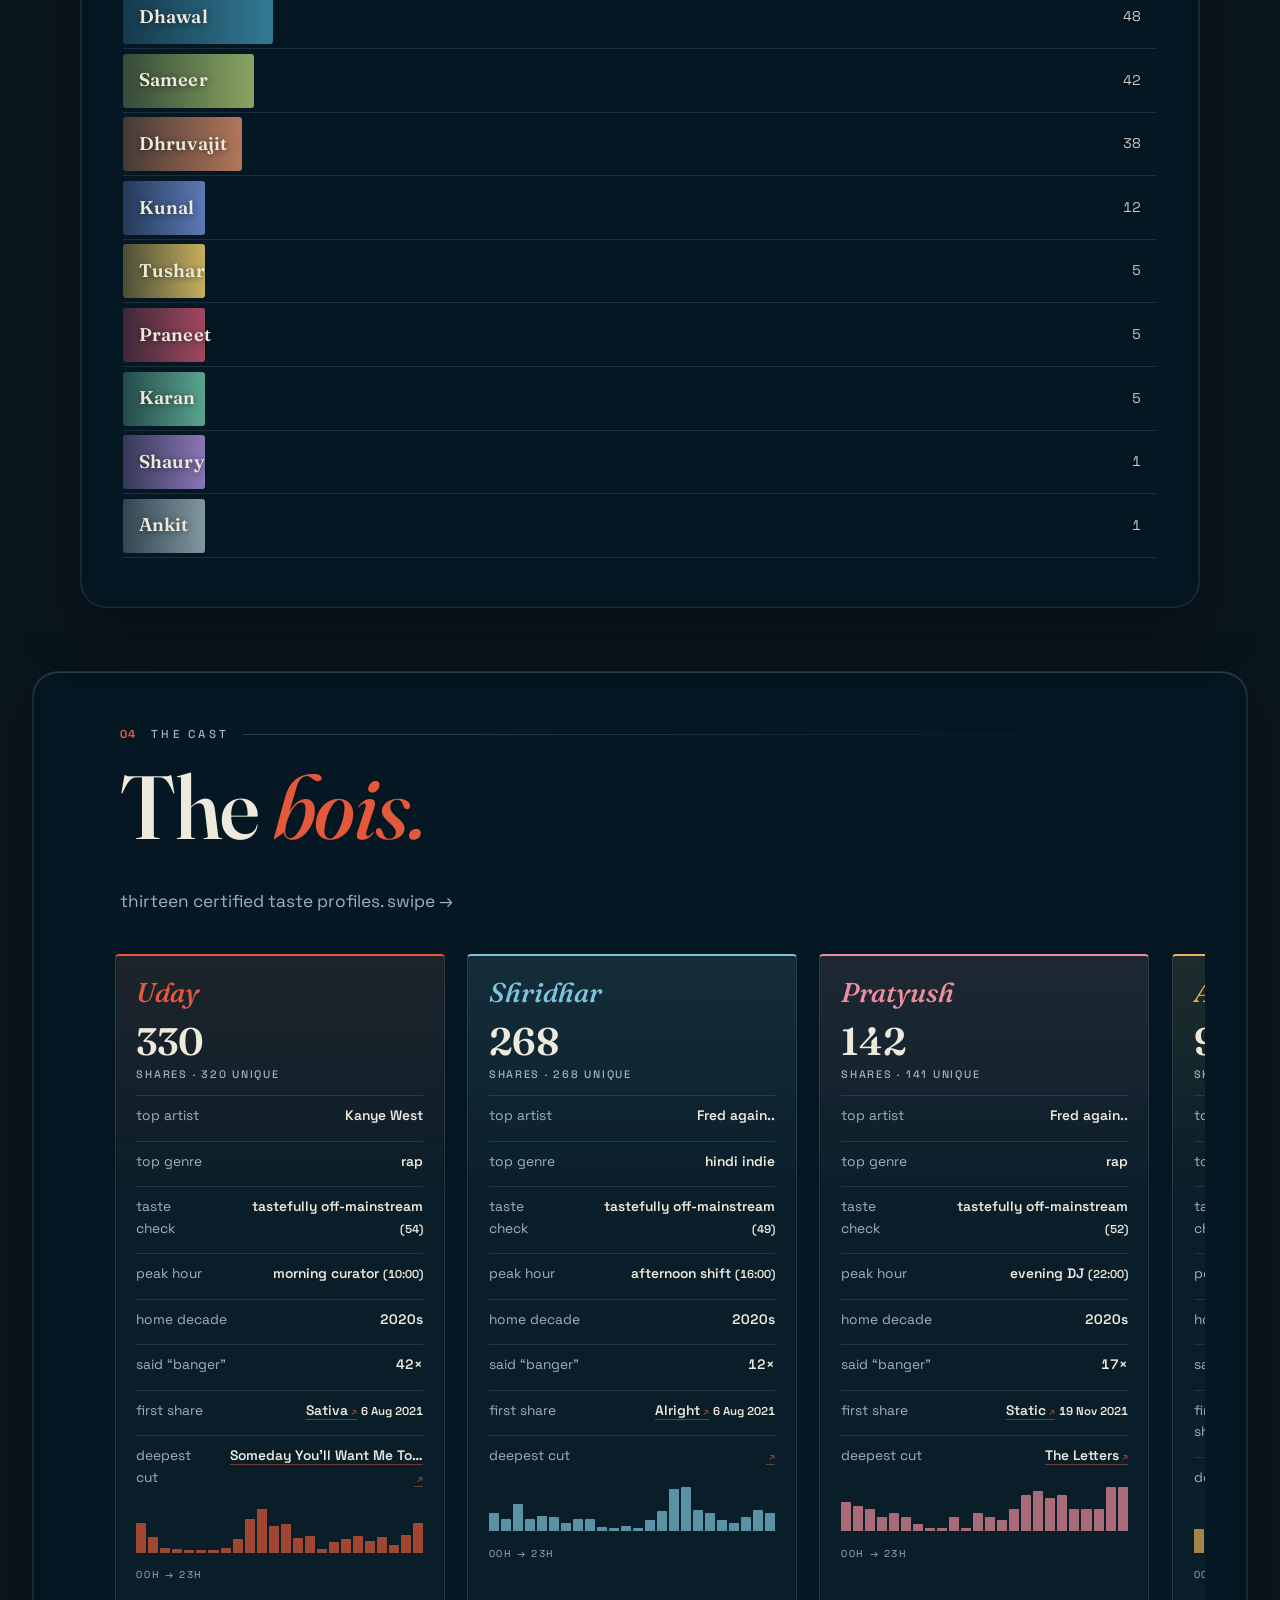
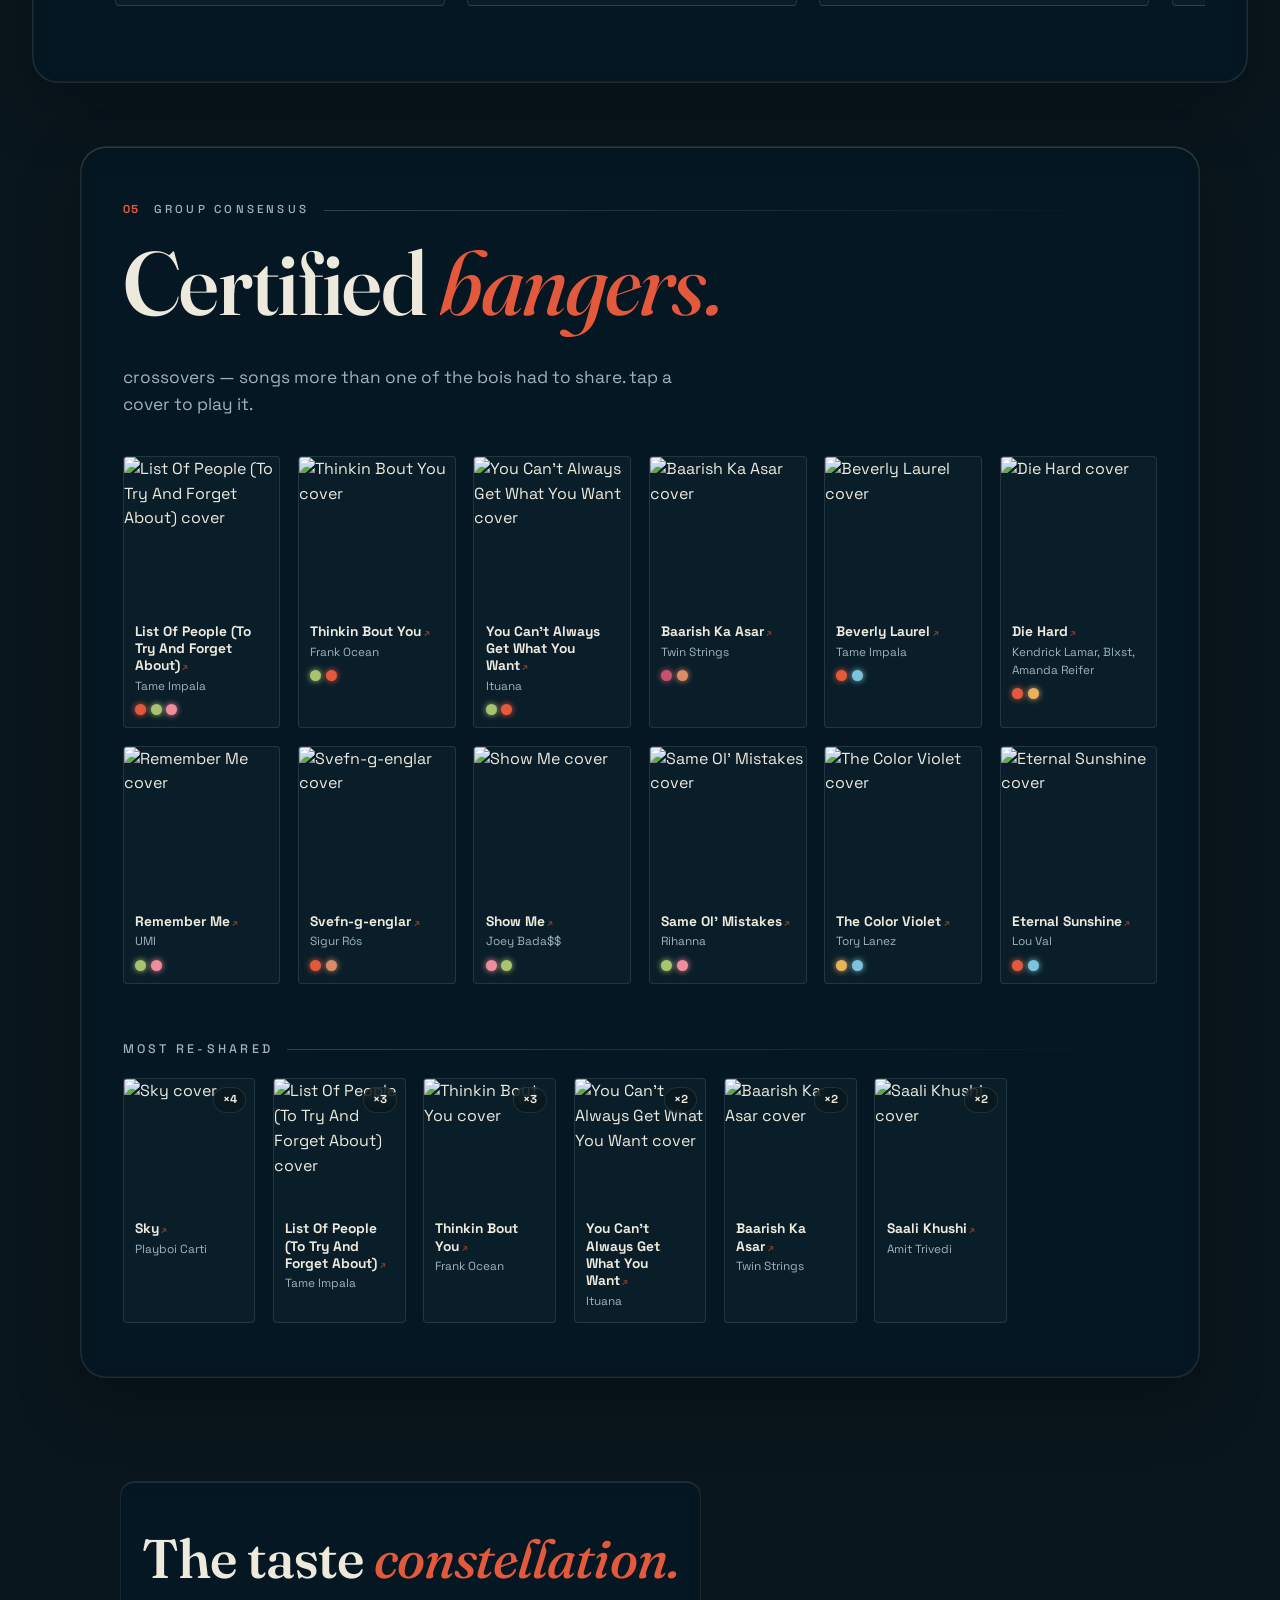
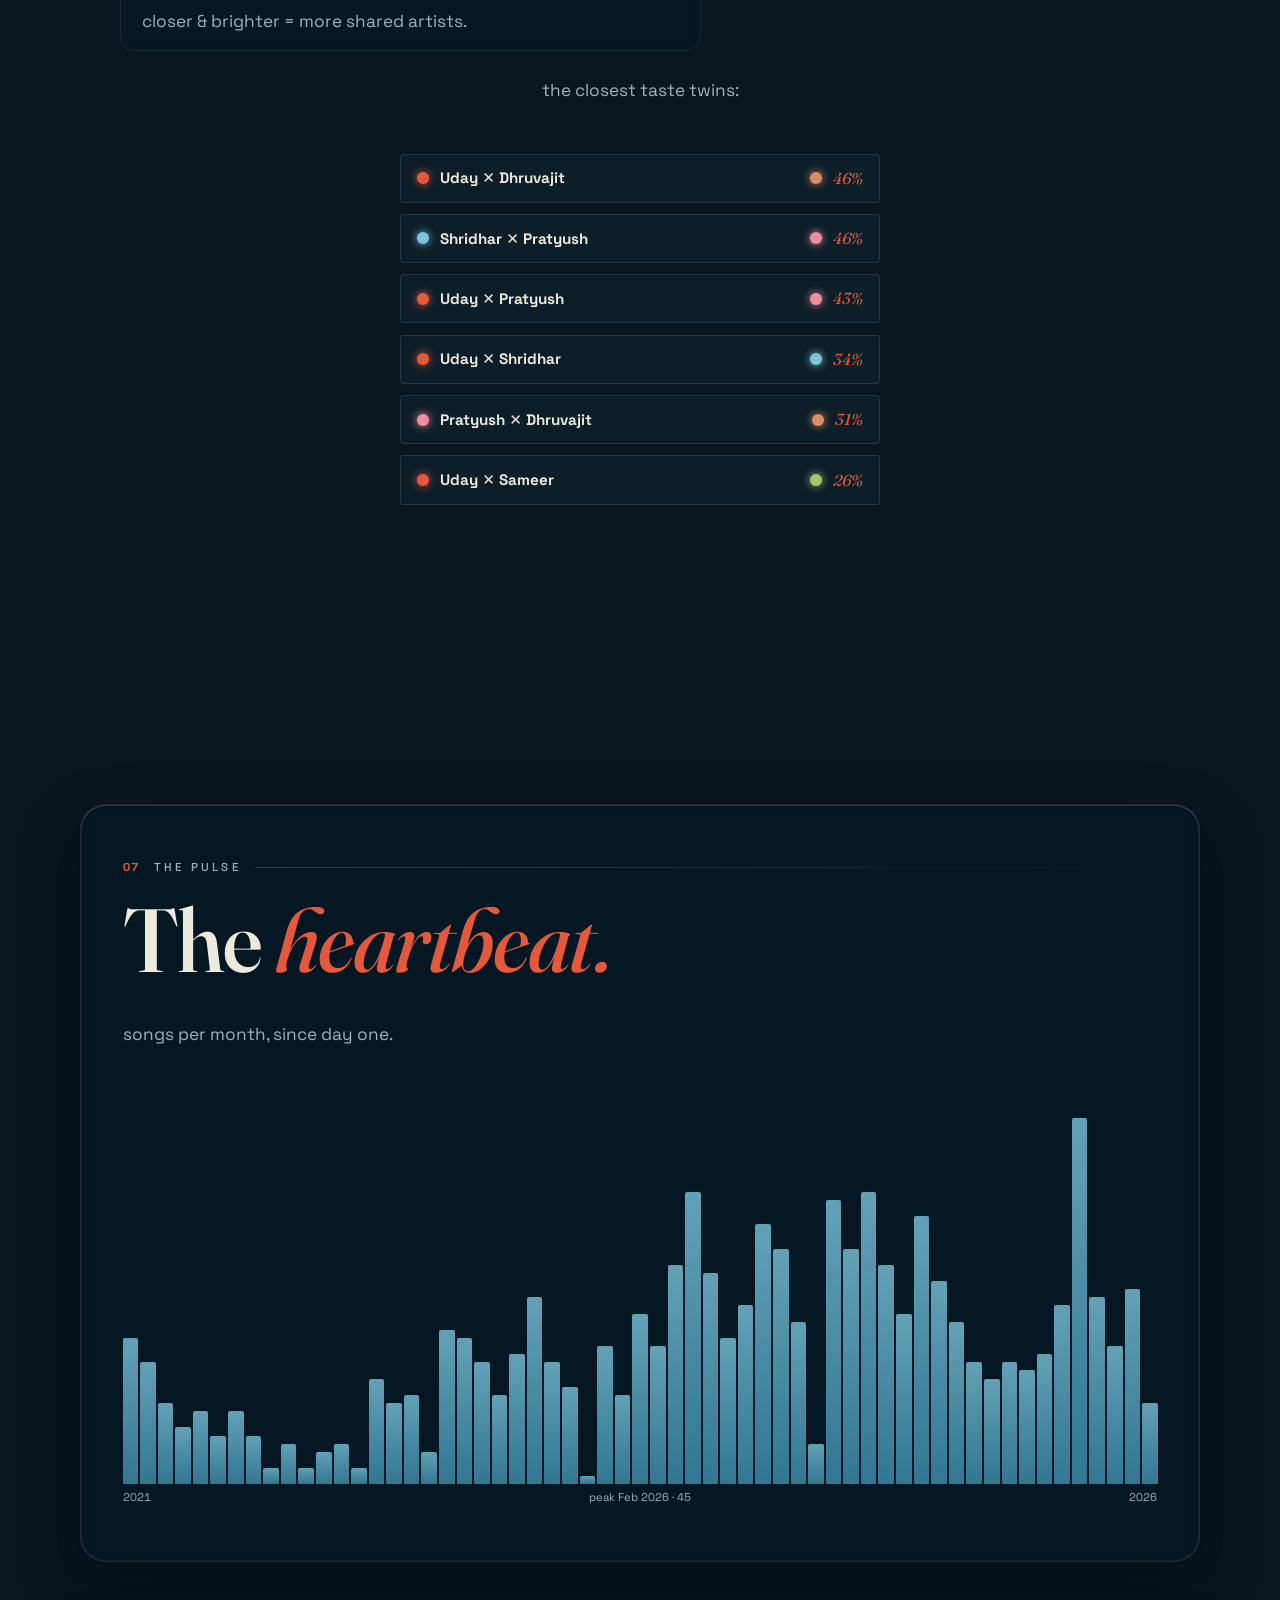
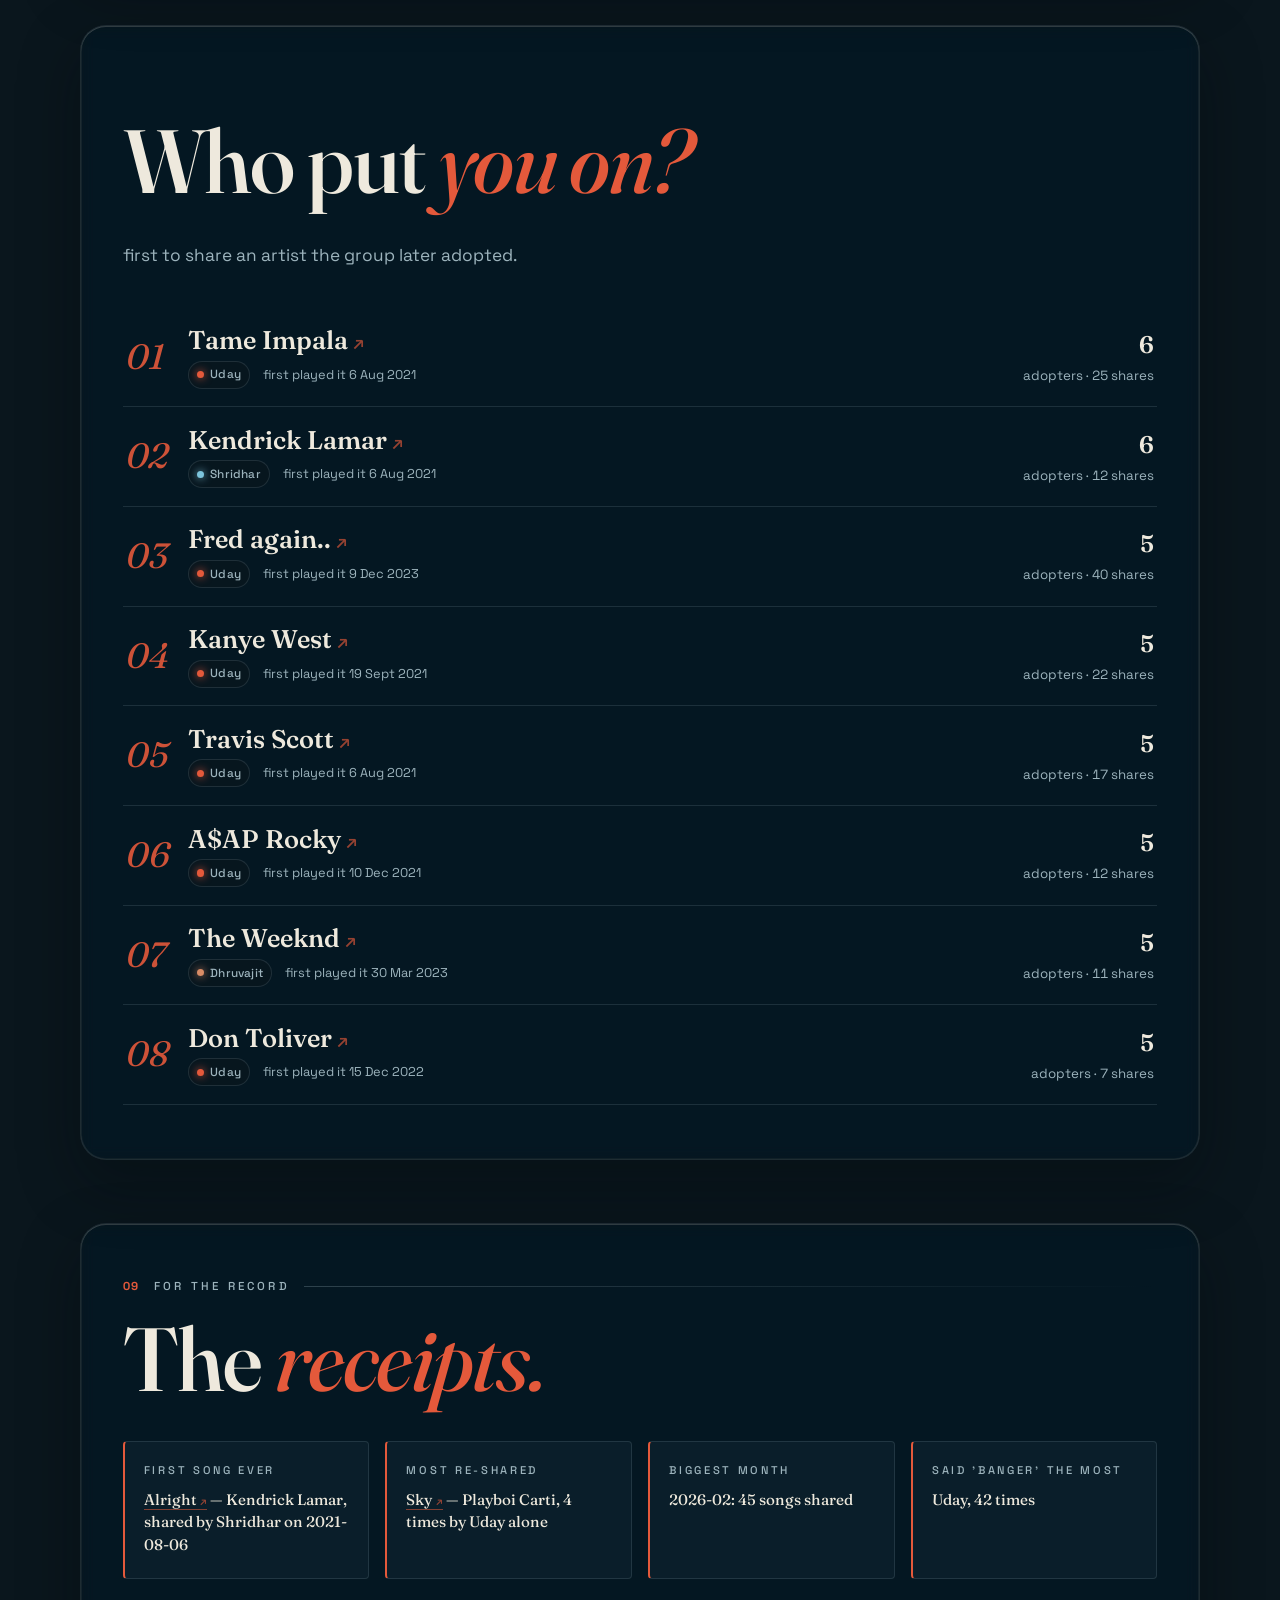
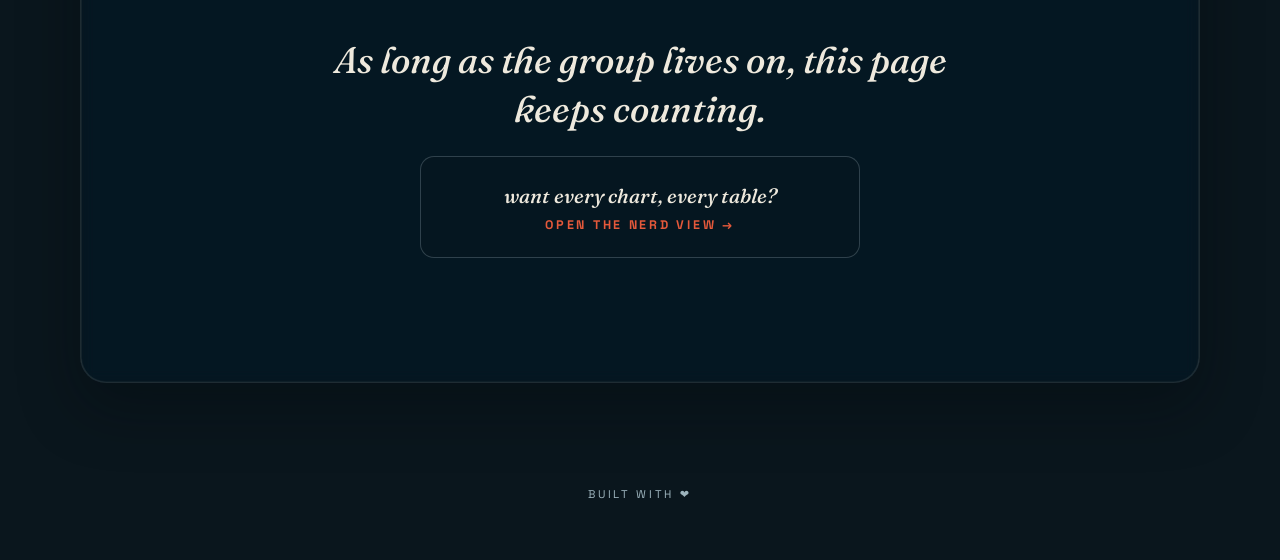
==== commit bc2612c1: "More changes on the aesthetics" ====
--- a/site/index.html
+++ b/site/index.html
@@ -9,6 +9,7 @@
 <link rel="preconnect" href="https://fonts.googleapis.com">
 <link rel="preconnect" href="https://fonts.gstatic.com" crossorigin>
 <link href="https://fonts.googleapis.com/css2?family=Fraunces:ital,opsz,wght@0,9..144,300..900;1,9..144,300..900&family=Space+Grotesk:wght@400;500;700&display=swap" rel="stylesheet">
+<link rel="icon" type="image/svg+xml" href="./favicon.svg">
 <link rel="stylesheet" href="./css/style.css">
 <script type="importmap">
 {
@@ -37,15 +38,16 @@
 
   <!-- 1 · hero -->
   <header class="sec hero" id="hero">
-    <p class="overline" id="hero-overline">MANDATORY VIBE COMPLIANCE · EST. AUG 2021</p>
-    <h1 class="hero-line" id="hero-line">A few years. A lot of songs.</h1>
+    <p class="overline" id="hero-overline">EST. AUG 2021</p>
+    <h1 class="hero-line" id="hero-line">Mandatory <em class="grad">Vibe</em> Compliance</h1>
+    <p class="hero-sub" id="hero-sub">a few years, a lot of songs.</p>
     <div class="viz vinyl-stage" id="vinyl-stage">
       <div class="fallback vinyl-disc" aria-hidden="true"><span class="vinyl-label"><b>MVC</b><small>est. 2021</small></span></div>
     </div>
   </header>
 
   <!-- 2 · the numbers -->
-  <section class="sec" id="numbers">
+  <section class="sec glass" id="numbers">
     <p class="kicker" data-reveal><span class="knum">01</span>The numbers</p>
     <h2 class="sec-title" data-reveal>Compliance, <em class="grad">quantified.</em></h2>
     <p class="sub" data-reveal>vibes have been thoroughly enforced.</p>
@@ -58,8 +60,10 @@
       <div class="fallback art-grid" id="galaxy-fallback"></div>
     </div>
     <div class="stage-overlay top">
-      <p class="kicker" data-reveal><span class="knum">02</span>The archive</p>
-      <h2 class="sec-title sm" data-reveal>Every cover, <em class="grad">ever.</em></h2>
+      <div class="glass-scrim">
+        <p class="kicker" data-reveal><span class="knum">02</span>The archive</p>
+        <h2 class="sec-title sm" data-reveal>Every cover, <em class="grad">ever.</em></h2>
+      </div>
     </div>
     <div class="stage-overlay bottom">
       <div class="chips" id="galaxy-chips" role="group" aria-label="filter by person"></div>
@@ -67,7 +71,7 @@
   </section>
 
   <!-- 4 · leaderboard -->
-  <section class="sec" id="leaderboard">
+  <section class="sec glass" id="leaderboard">
     <p class="kicker" data-reveal><span class="knum">03</span>The leaderboard</p>
     <h2 class="sec-title" data-reveal>Who <em class="grad">carried?</em></h2>
     <p class="sub" data-reveal>shares per boi. no participation trophies. hover a row for the year-by-year.</p>
@@ -76,7 +80,7 @@
   </section>
 
   <!-- 5 · the bois -->
-  <section class="sec wide" id="bois">
+  <section class="sec wide glass" id="bois">
     <p class="kicker" data-reveal><span class="knum">04</span>The cast</p>
     <h2 class="sec-title" data-reveal>The <em class="grad">bois.</em></h2>
     <p class="sub" data-reveal>thirteen certified taste profiles. swipe →</p>
@@ -84,7 +88,7 @@
   </section>
 
   <!-- 6 · certified group bangers -->
-  <section class="sec" id="bangers">
+  <section class="sec glass" id="bangers">
     <p class="kicker" data-reveal><span class="knum">05</span>Group consensus</p>
     <h2 class="sec-title" data-reveal>Certified <em class="grad">bangers.</em></h2>
     <p class="sub" data-reveal>crossovers — songs more than one of the bois had to share. tap a cover to play it.</p>
@@ -101,14 +105,16 @@
       <div class="fallback pairs" id="pairs"></div>
     </div>
     <div class="stage-overlay top">
-      <p class="kicker" data-reveal><span class="knum">06</span>Group dynamics</p>
-      <h2 class="sec-title sm" data-reveal>The taste <em class="grad">constellation.</em></h2>
-      <p class="sub" data-reveal>closer &amp; brighter = more shared artists.</p>
+      <div class="glass-scrim">
+        <p class="kicker" data-reveal><span class="knum">06</span>Group dynamics</p>
+        <h2 class="sec-title sm" data-reveal>The taste <em class="grad">constellation.</em></h2>
+        <p class="sub" data-reveal>closer &amp; brighter = more shared artists.</p>
+      </div>
     </div>
   </section>
 
   <!-- 8 · timeline -->
-  <section class="sec" id="timeline">
+  <section class="sec glass" id="timeline">
     <p class="kicker" data-reveal><span class="knum">07</span>The pulse</p>
     <h2 class="sec-title" data-reveal>The <em class="grad">heartbeat.</em></h2>
     <p class="sub" data-reveal>songs per month, since day one.</p>
@@ -119,7 +125,7 @@
   </section>
 
   <!-- 9 · trendsetters -->
-  <section class="sec" id="trendsetters">
+  <section class="sec glass" id="trendsetters">
     <p class="kicker" data-reveal><span class="knum">08</span>Patient zero</p>
     <h2 class="sec-title" data-reveal>Who put <em class="grad">you on?</em></h2>
     <p class="sub" data-reveal>first to share an artist the group later adopted.</p>
@@ -127,17 +133,21 @@
   </section>
 
   <!-- 10 · outro -->
-  <section class="sec" id="outro">
+  <section class="sec glass" id="outro">
     <p class="kicker" data-reveal><span class="knum">09</span>For the record</p>
     <h2 class="sec-title" data-reveal>The <em class="grad">receipts.</em></h2>
     <div class="facts" id="facts"></div>
     <p class="closing" data-reveal>As long as the group lives on, this page keeps counting.</p>
-    <p class="sync" data-reveal>Last sync <span id="sync-date">—</span> · <a class="tlink" href="./dashboard.html">nerd view →</a></p>
+    <a class="nerd-cta" href="./dashboard.html" data-reveal>
+      <span class="big">want every chart, every table?</span>
+      <span class="go">open the nerd view →</span>
+    </a>
+    <p class="sync" data-reveal>Last sync <span id="sync-date">—</span></p>
   </section>
 
 </main>
 
-<footer>built with the bot · data from the chat itself</footer>
+<footer>built with ❤️</footer>
 
 <noscript><style>#loader{display:none}[data-reveal]{opacity:1!important;transform:none!important}</style>
 <p style="text-align:center;padding:2rem">This page needs JavaScript to count the bangers.</p></noscript>
--- a/site/css/style.css
+++ b/site/css/style.css
@@ -26,6 +26,12 @@
   --display:"Fraunces","Georgia",serif;
   --body:"Space Grotesk",system-ui,sans-serif;
   --maxw:1120px;
+
+  /* frosted glass knobs — tune live with ?glass on index.html
+     (values picked by Uday 12 Jun: pure refraction, no fill) */
+  --glass-fill:0;          /* multiplies the panel fill opacity */
+  --glass-blur:7px;
+  --glass-sat:160%;
 }
 
 *,*::before,*::after{box-sizing:border-box}
@@ -119,6 +125,45 @@
   display:flex;align-items:stretch;
 }
 
+/* frosted glass panels — background stays visible (and gets a saturation
+   boost) through the blur; bright inset edges fake the liquid-glass rim */
+.sec.glass{
+  width:min(var(--maxw),100% - 2*clamp(.6rem,3vw,2rem));
+  border-radius:clamp(16px,2.4vw,26px);
+  border:1px solid rgba(238,233,221,.10);
+  background:
+    radial-gradient(140% 70% at 50% -20%, rgba(238,233,221,calc(.07*var(--glass-fill))), transparent 55%),
+    linear-gradient(180deg, rgba(16,37,48,calc(.32*var(--glass-fill))), rgba(10,22,29,calc(.20*var(--glass-fill))));
+  -webkit-backdrop-filter:blur(var(--glass-blur)) saturate(var(--glass-sat));
+  backdrop-filter:blur(var(--glass-blur)) saturate(var(--glass-sat));
+  box-shadow:
+    inset 0 1px 0 rgba(238,233,221,.18),
+    inset 0 -1px 0 rgba(238,233,221,.04),
+    inset 1px 0 0 rgba(238,233,221,.06),
+    inset -1px 0 0 rgba(238,233,221,.06),
+    0 24px 60px rgba(2,8,12,.35);
+  padding:clamp(2.2rem,6vh,4rem) clamp(1.2rem,4vw,2.6rem);
+  margin-block:clamp(2.4rem,7vh,5rem);
+}
+.sec.wide.glass{width:calc(100% - 2*clamp(.6rem,3vw,2rem))}
+/* small scrim version for text floating over full-bleed visuals */
+.glass-scrim{
+  display:inline-block;max-width:100%;
+  padding:.85rem 1.3rem .95rem;border-radius:14px;
+  border:1px solid rgba(238,233,221,.08);
+  background:rgba(10,22,29,calc(.30*var(--glass-fill)));
+  -webkit-backdrop-filter:blur(calc(var(--glass-blur)*.75)) saturate(var(--glass-sat));
+  backdrop-filter:blur(calc(var(--glass-blur)*.75)) saturate(var(--glass-sat));
+  box-shadow:inset 0 1px 0 rgba(238,233,221,.12);
+}
+.glass-scrim> :last-child{margin-bottom:0}
+@media (prefers-reduced-transparency: reduce){
+  .sec.glass,.glass-scrim{
+    -webkit-backdrop-filter:none;backdrop-filter:none;
+    background:rgba(13,28,37,.94);
+  }
+}
+
 /* editorial kicker — "01 · The numbers ————" */
 .kicker{
   display:flex;align-items:center;gap:.9rem;margin:0 0 1.1rem;
@@ -186,13 +231,26 @@
 }
 .overline::before,.overline::after{content:"·";color:var(--coral);margin-inline:.8em}
 .hero-line{
-  font-family:var(--display);font-style:italic;font-weight:430;margin:0;max-width:20ch;
-  font-optical-sizing:auto;
-  font-size:clamp(2.1rem,7.4vw,5.4rem);line-height:1.06;letter-spacing:-.015em;
-  color:var(--ink);text-wrap:balance;
+  font-family:var(--display);font-weight:550;margin:0;
+  font-optical-sizing:auto;white-space:nowrap;
+  font-size:clamp(1.35rem,6.4vw,5rem);line-height:1.04;letter-spacing:-.015em;
+  color:var(--ink);
+}
+.hero-line .grad{font-weight:480}
+.hero-sub{
+  margin:0;font-family:var(--display);font-style:italic;font-weight:440;
+  color:var(--ink);opacity:.92;font-size:clamp(1.02rem,2.6vw,1.45rem);
+  max-width:36ch;text-wrap:balance;
+  /* the subline crosses the shader's bright triangle — halo it for contrast */
+  text-shadow:0 1px 4px rgba(6,9,14,.8),0 0 24px rgba(6,9,14,.65);
 }
 .vinyl-stage{
-  position:relative;width:min(62vw,340px);aspect-ratio:1;margin-top:1rem;
+  position:relative;width:min(32vw,175px);aspect-ratio:1;
+  margin-top:clamp(3rem,31vh,18rem);  /* fully below the shader triangle */
+}
+@media (max-width:820px){
+  /* mobile triangle sits higher & smaller — keep the disc above the fold */
+  .vinyl-stage{margin-top:clamp(2rem,13vh,7rem)}
 }
 .vinyl-disc{
   position:absolute;inset:0;border-radius:50%;
@@ -418,6 +476,22 @@
   color:var(--ink-dim);letter-spacing:.24em;text-transform:uppercase;
 }
 .fact p{margin:0;font-size:.95rem;color:var(--ink);font-family:var(--display);font-weight:450;line-height:1.5}
+.nerd-cta{
+  display:flex;flex-direction:column;gap:.3rem;align-items:center;text-align:center;
+  width:min(100%,440px);margin:0 auto 2.2rem;padding:1.4rem 1.6rem;
+  border:1px solid var(--hairline);border-radius:14px;
+  background:rgba(10,22,29,.35);
+  transition:border-color .2s,background .2s,transform .2s;
+}
+.nerd-cta:hover{
+  border-color:var(--coral);background:rgba(10,22,29,.55);
+  transform:translateY(-2px);color:inherit;
+}
+.nerd-cta .big{font-family:var(--display);font-style:italic;font-weight:480;font-size:1.25rem}
+.nerd-cta .go{
+  color:var(--coral);font-size:.78rem;font-weight:700;
+  letter-spacing:.22em;text-transform:uppercase;
+}
 .closing{
   font-family:var(--display);font-style:italic;font-weight:460;text-align:center;
   font-size:clamp(1.3rem,4vw,2.3rem);max-width:26ch;margin:0 auto 1.4rem;line-height:1.35;
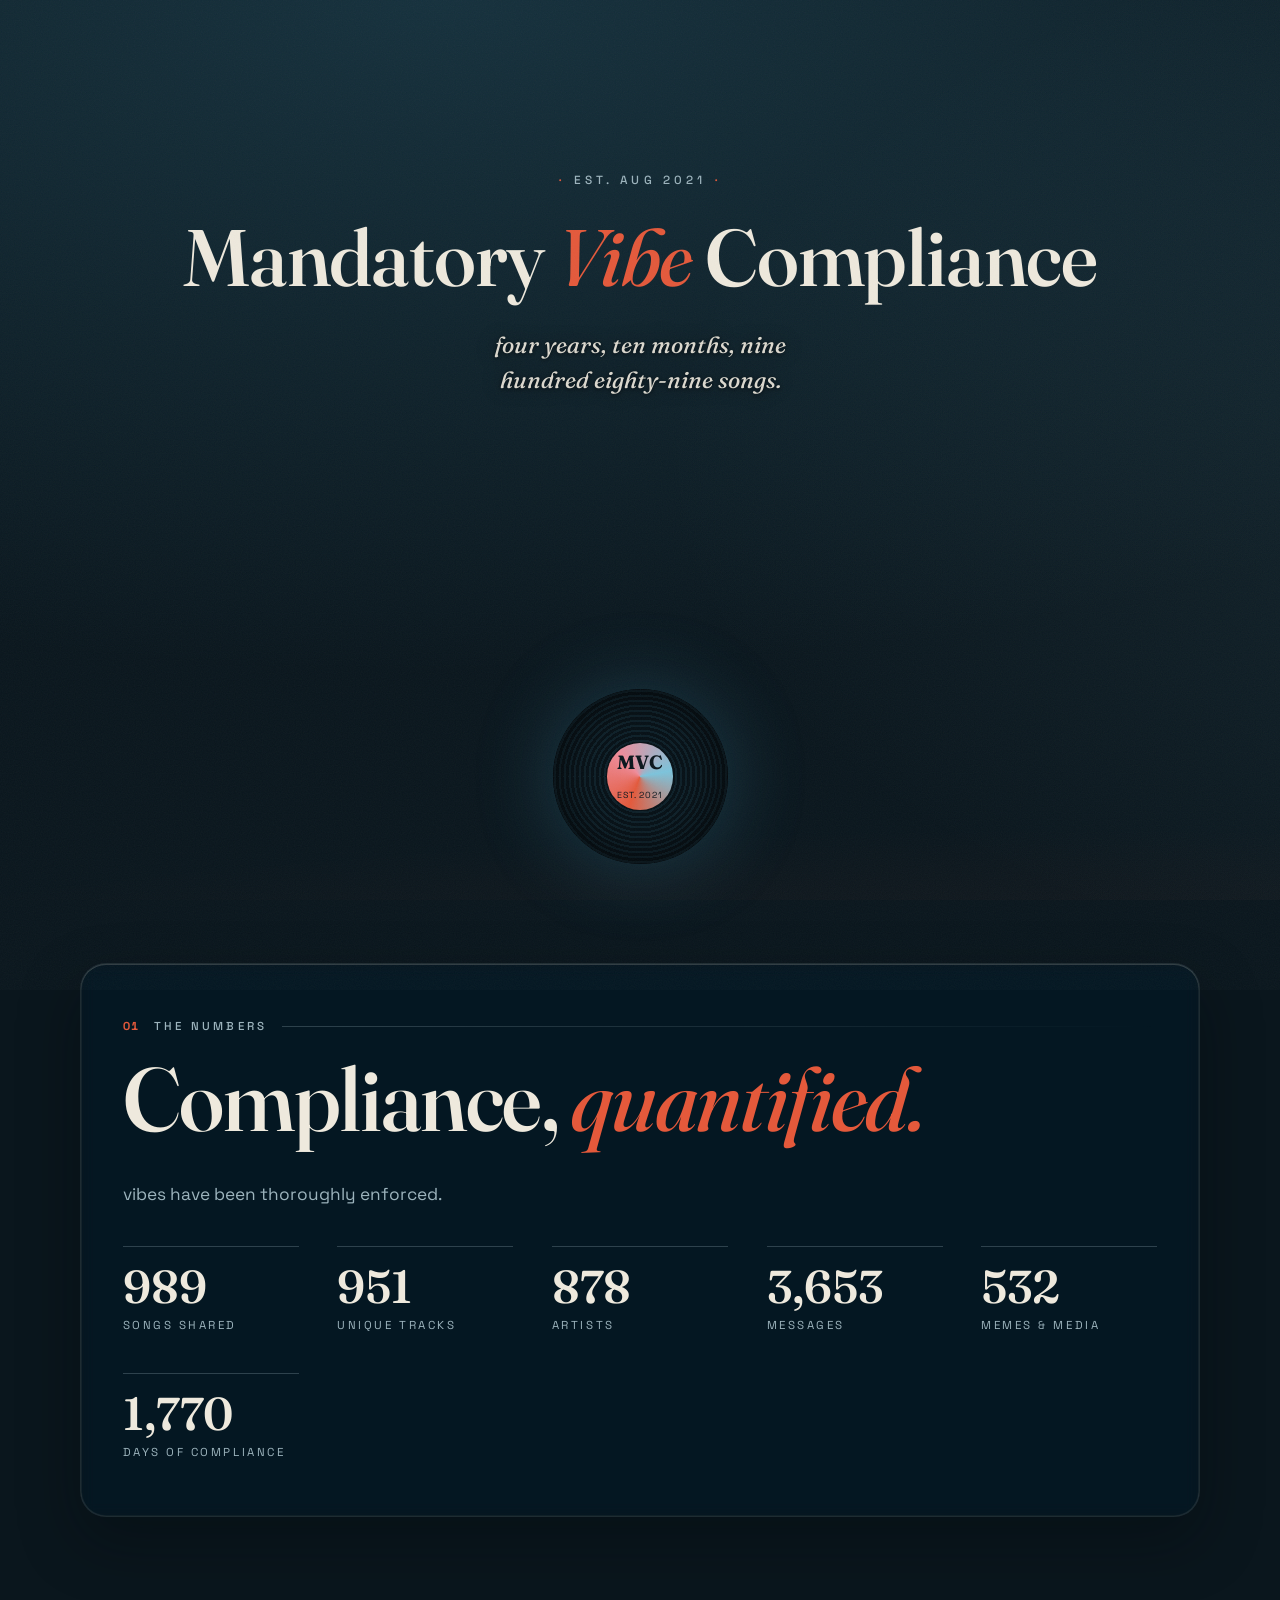
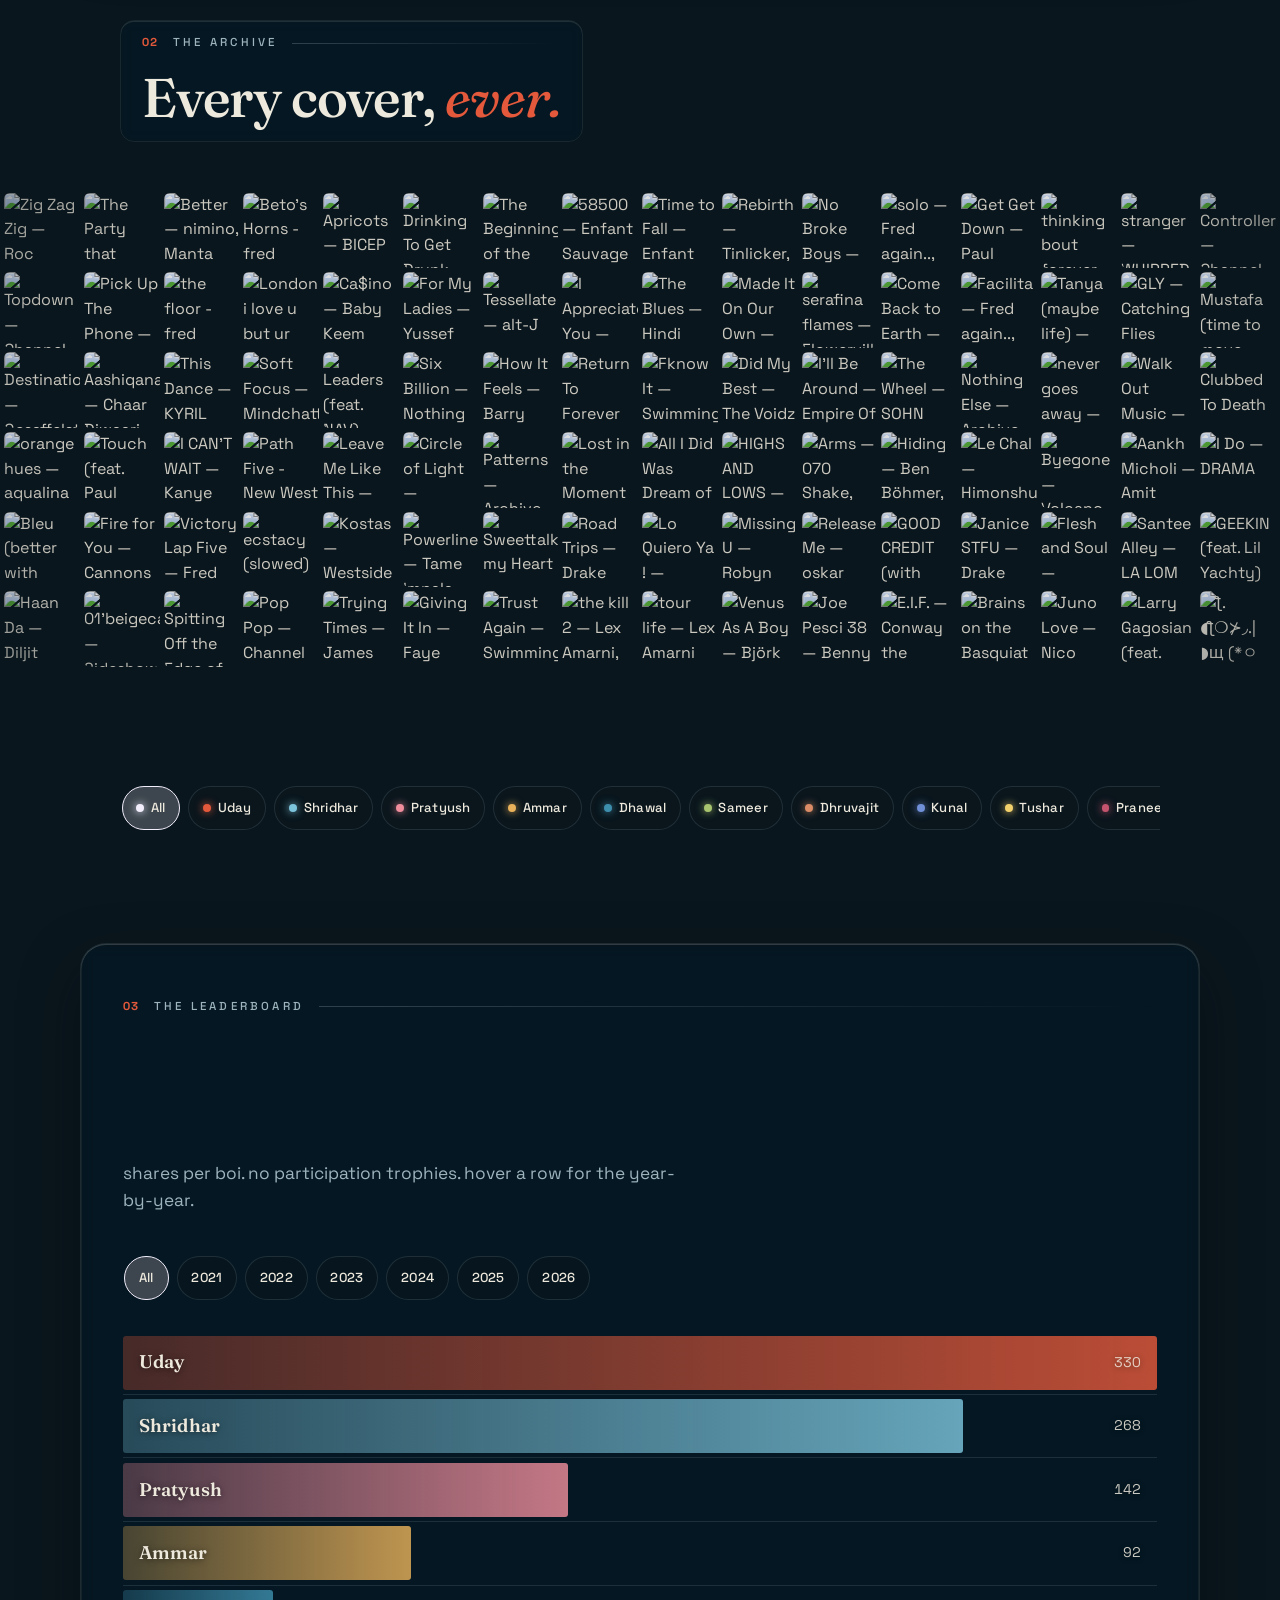
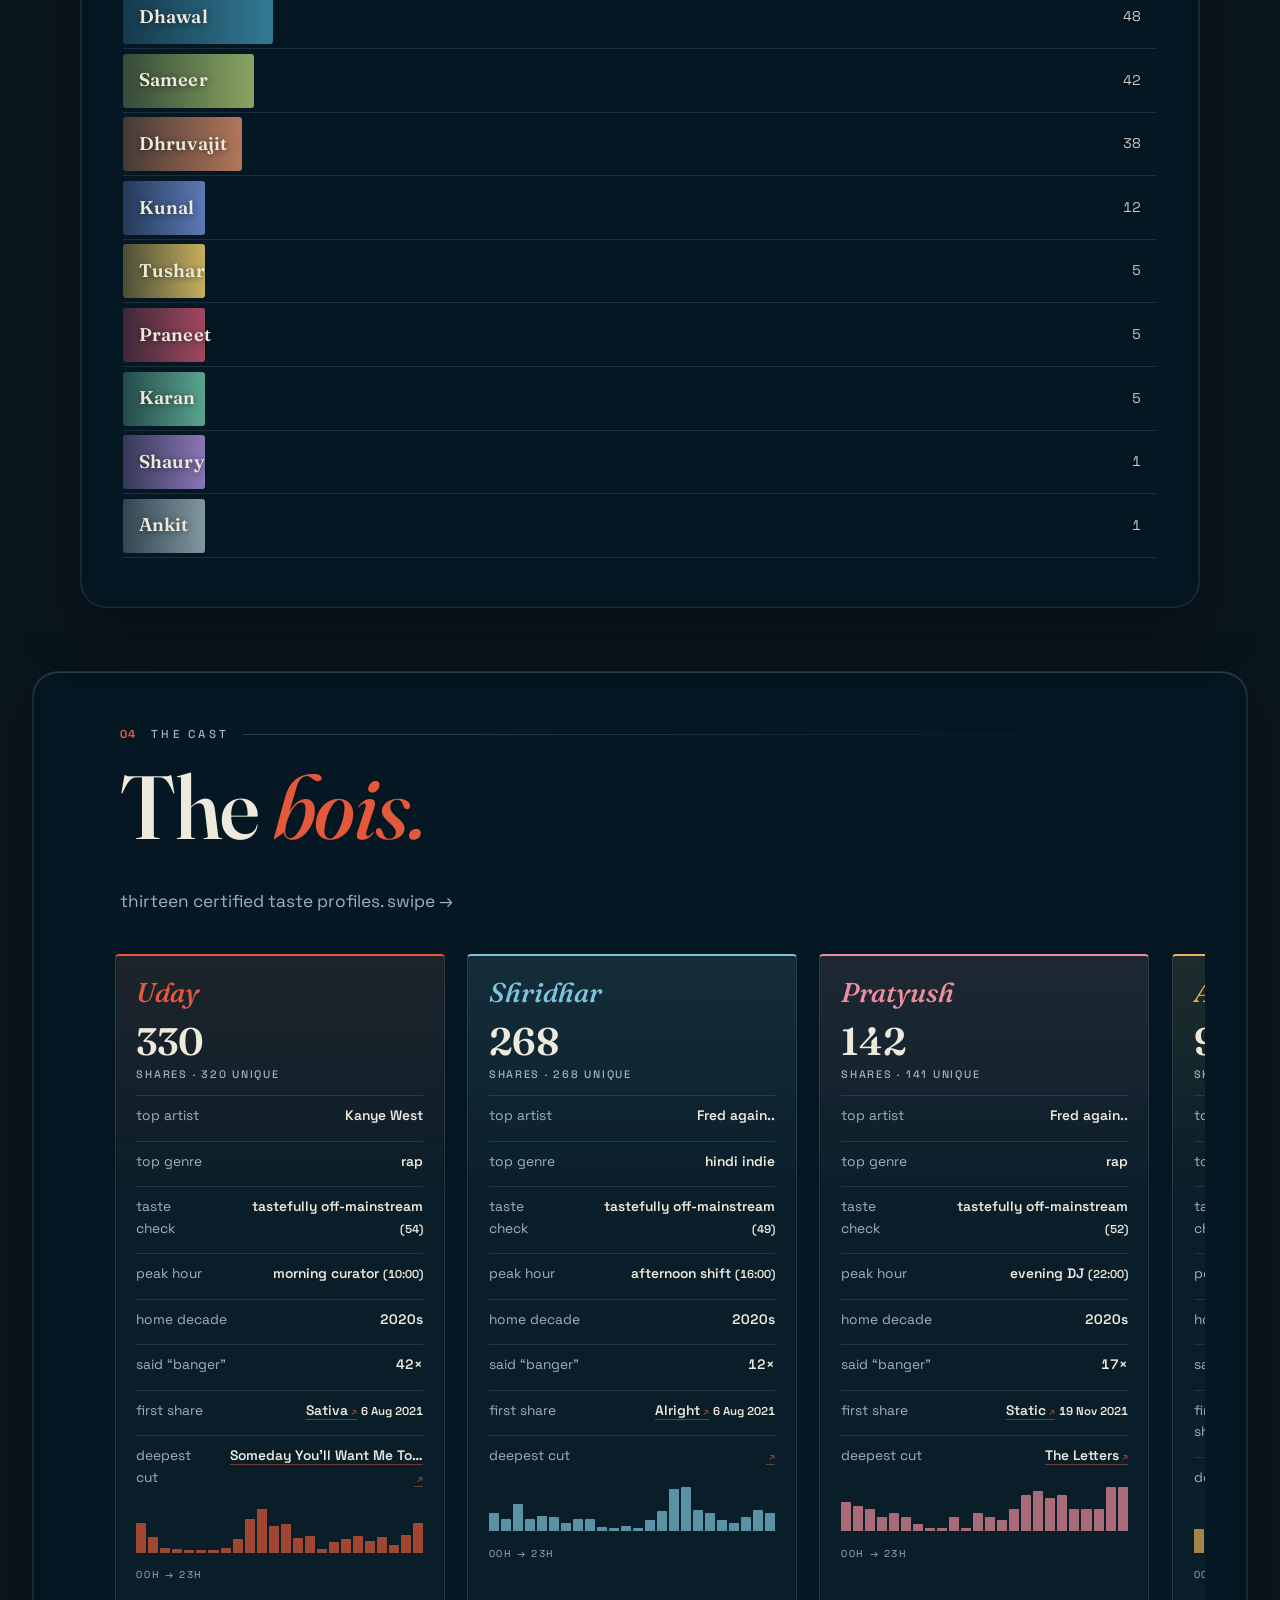
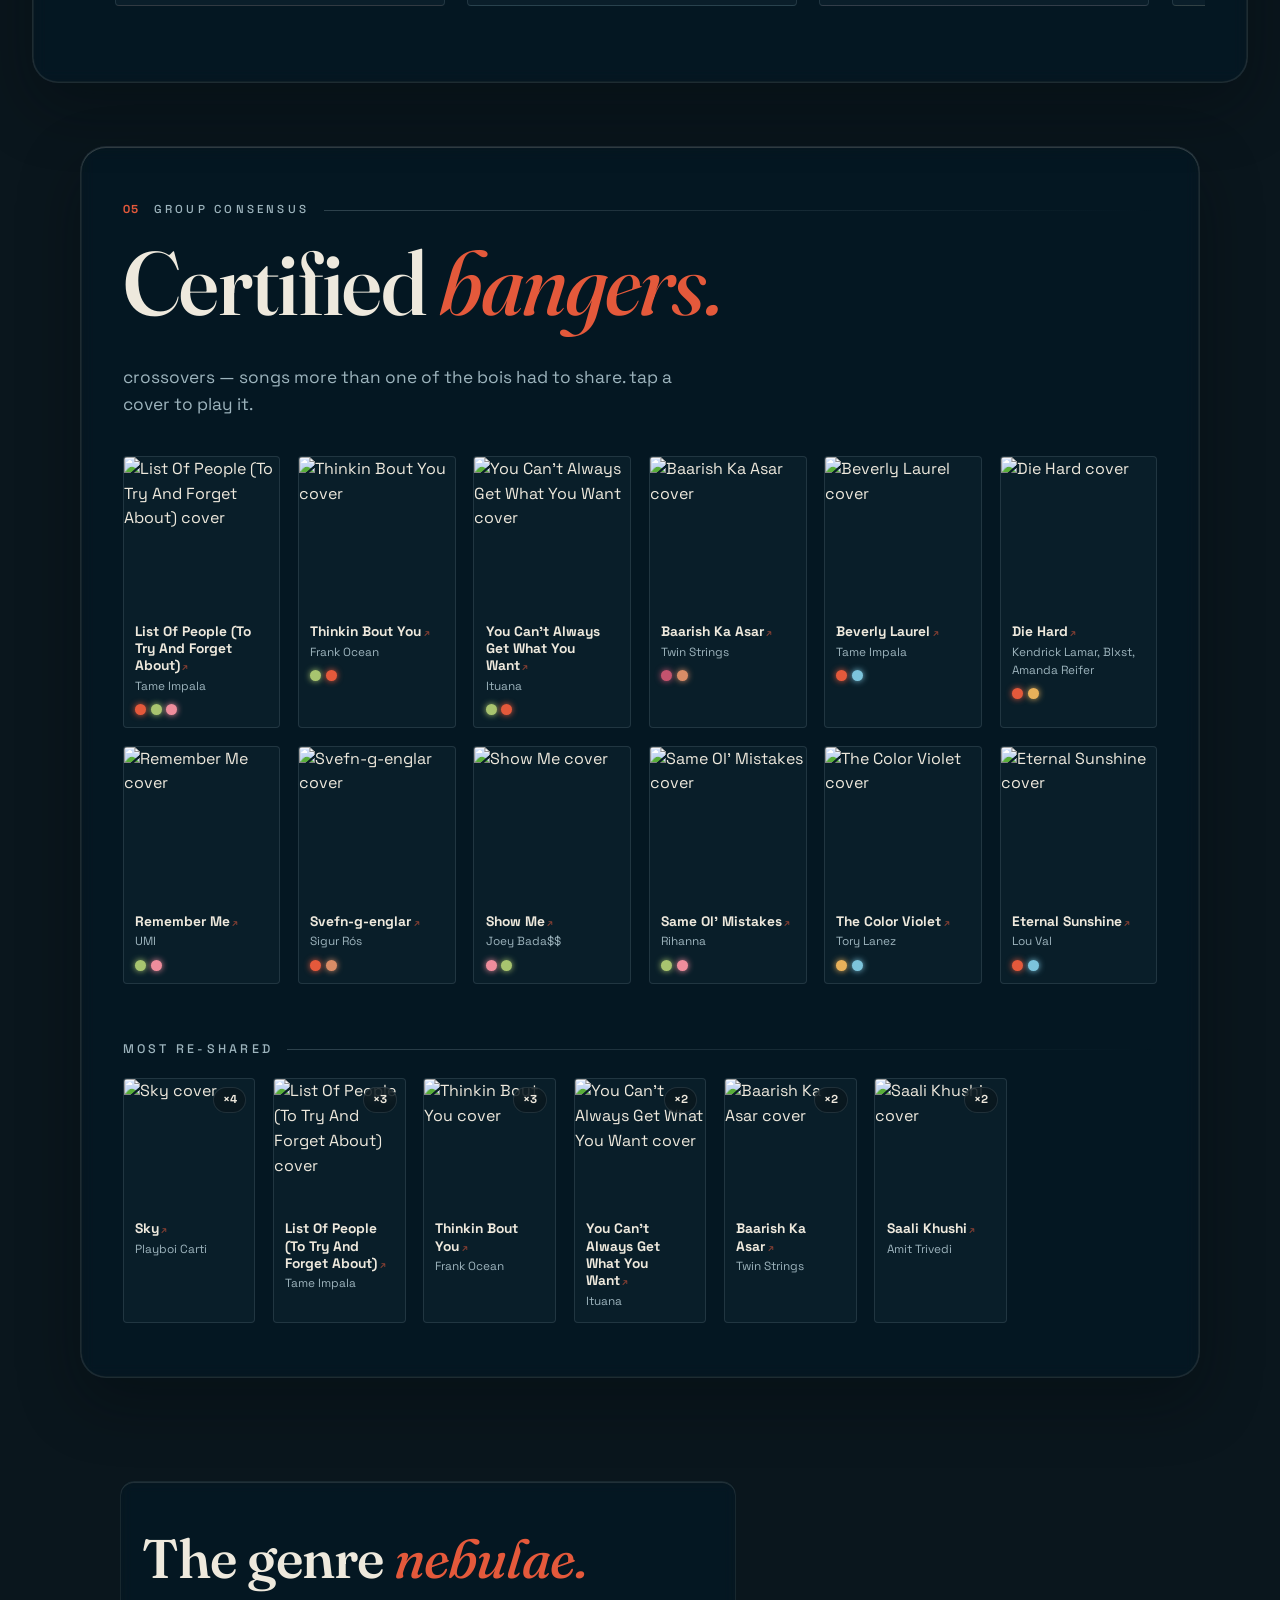
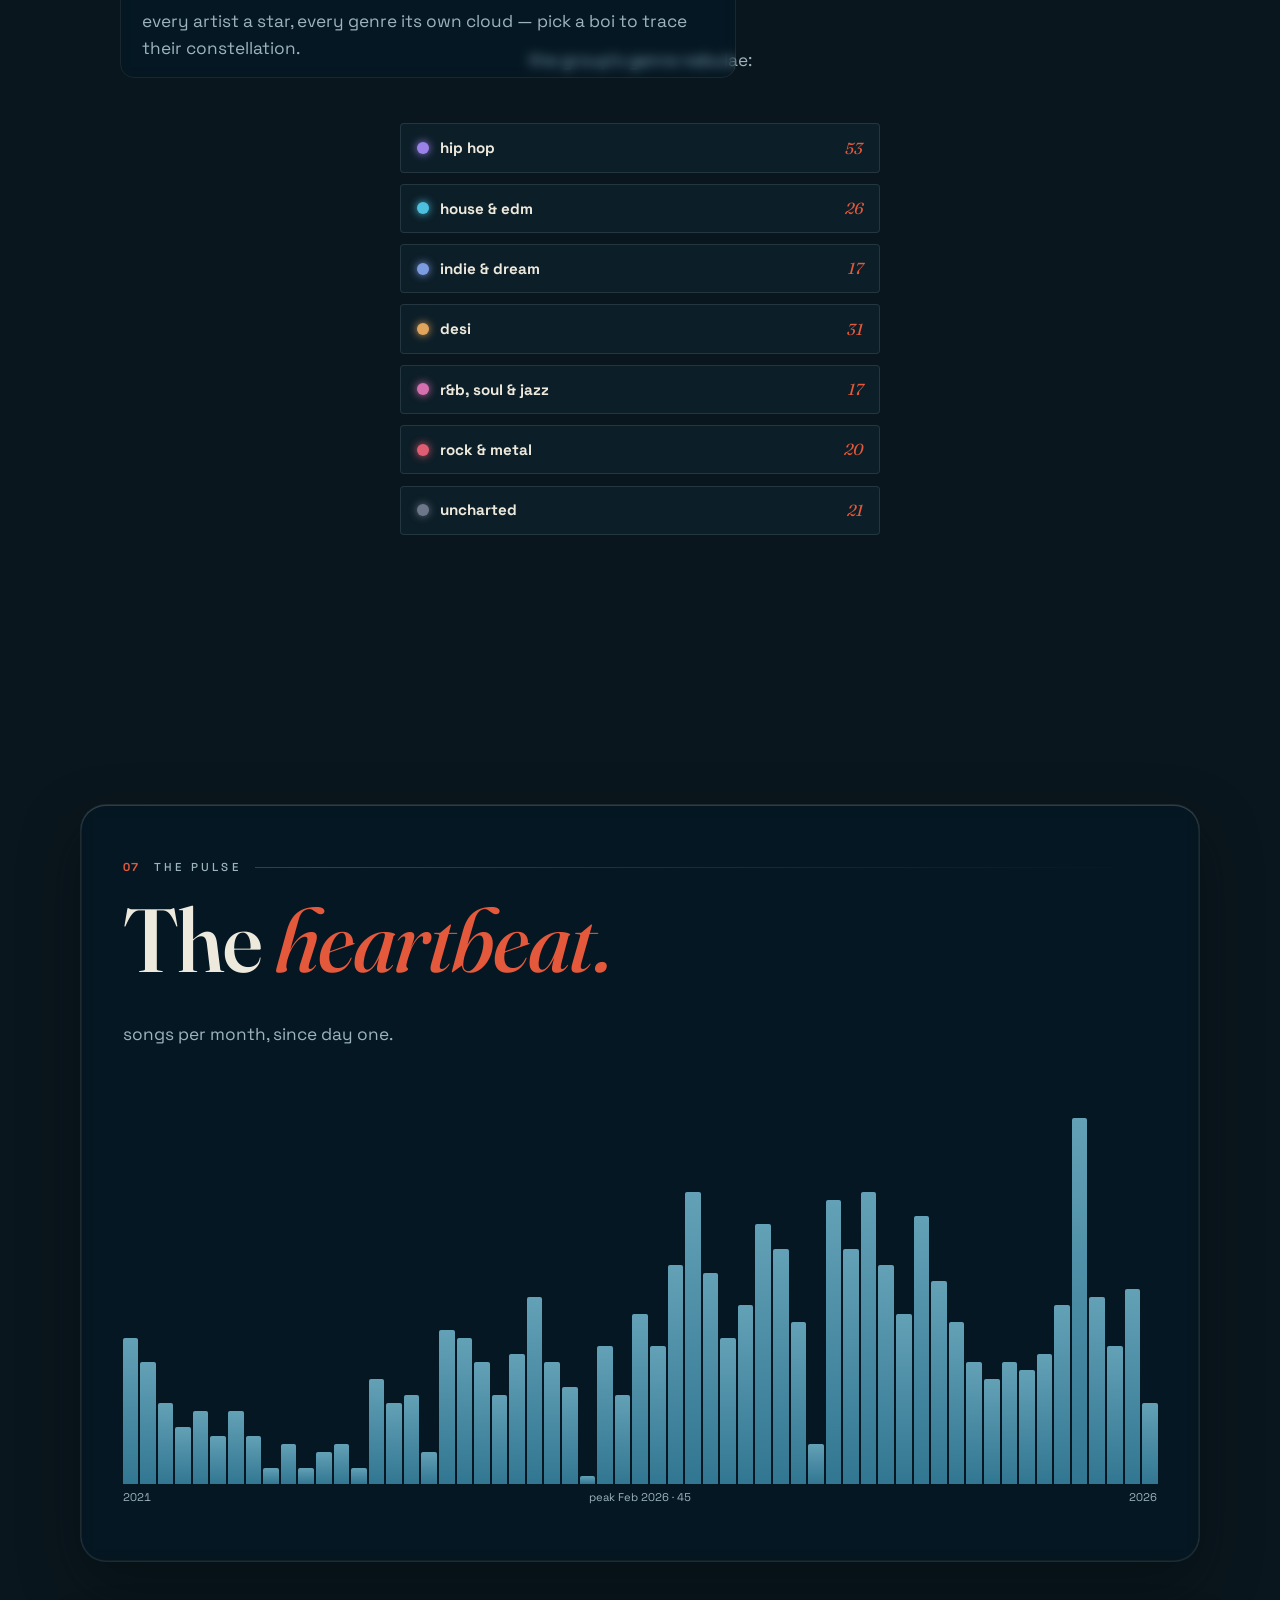
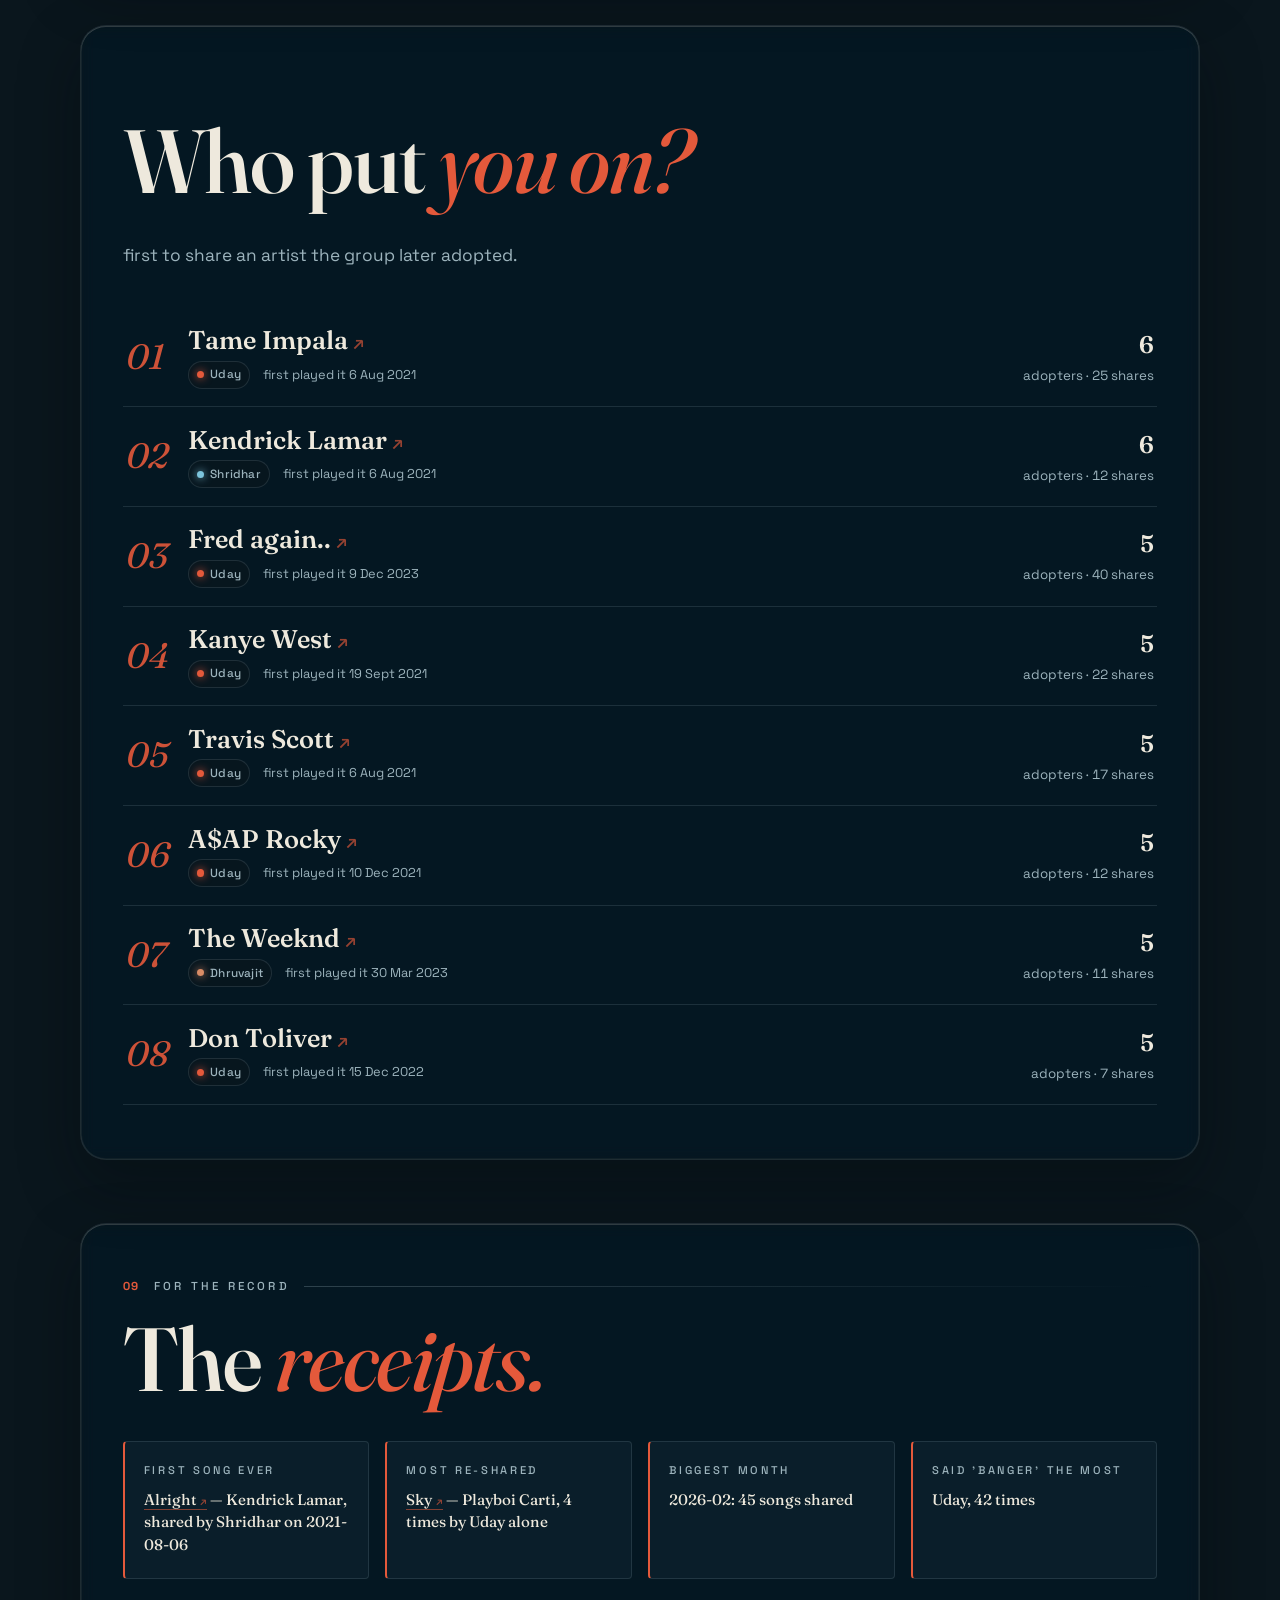
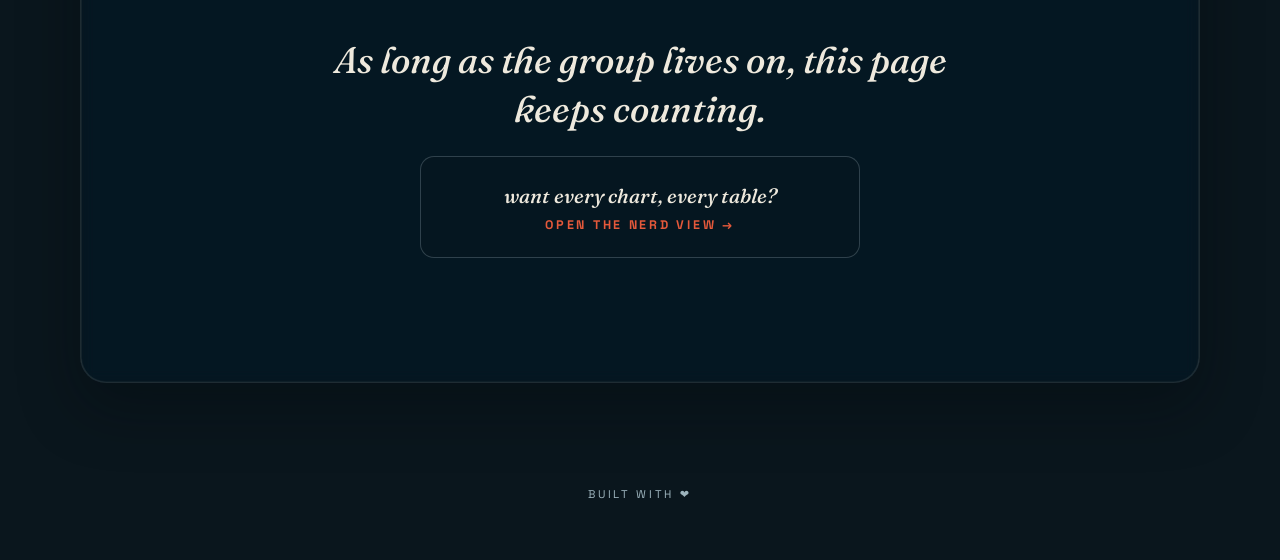
==== commit 99a1e5d0: "Genre added along with other improvements" ====
--- a/site/index.html
+++ b/site/index.html
@@ -106,9 +106,9 @@
     </div>
     <div class="stage-overlay top">
       <div class="glass-scrim">
-        <p class="kicker" data-reveal><span class="knum">06</span>Group dynamics</p>
-        <h2 class="sec-title sm" data-reveal>The taste <em class="grad">constellation.</em></h2>
-        <p class="sub" data-reveal>closer &amp; brighter = more shared artists.</p>
+        <p class="kicker" data-reveal><span class="knum">06</span>The taste map</p>
+        <h2 class="sec-title sm" data-reveal>The genre <em class="grad">nebulae.</em></h2>
+        <p class="sub" data-reveal>every artist a star, every genre its own cloud — pick a boi to trace their constellation.</p>
       </div>
     </div>
   </section>
--- a/site/css/style.css
+++ b/site/css/style.css
@@ -222,8 +222,11 @@
 /* ---------- 1 hero ---------- */
 .hero{
   min-height:100vh;min-height:100svh;max-width:none;
-  display:flex;flex-direction:column;align-items:center;justify-content:center;
-  text-align:center;gap:clamp(1.2rem,3vh,2rem);padding-top:8vh;
+  /* top-aligned so the wordmark sits in the upper third (near its original
+     spot), not dead-centre. The vinyl is absolute (pinned to the hero's bottom
+     edge), so it's unaffected by this. */
+  display:flex;flex-direction:column;align-items:center;justify-content:flex-start;
+  text-align:center;gap:clamp(1.2rem,3vh,2rem);padding-top:clamp(7rem,19vh,13.5rem);
 }
 .overline{
   margin:0;color:var(--ink-dim);letter-spacing:.34em;font-size:clamp(.58rem,1.6vw,.74rem);
@@ -245,12 +248,16 @@
   text-shadow:0 1px 4px rgba(6,9,14,.8),0 0 24px rgba(6,9,14,.65);
 }
 .vinyl-stage{
-  position:relative;width:min(32vw,175px);aspect-ratio:1;
-  margin-top:clamp(3rem,31vh,18rem);  /* fully below the shader triangle */
+  /* pinned to the bottom of the hero (out of flow so the text block stays
+     vertically centred). left/right:0 + margin-inline:auto centres it WITHOUT a
+     transform, leaving the gsap entrance `y` tween free. The old in-flow
+     margin-top left it floating mid-page, higher still on mobile. */
+  position:absolute;left:0;right:0;margin-inline:auto;
+  bottom:clamp(1.2rem,4vh,2.6rem);
+  width:min(32vw,175px);aspect-ratio:1;
 }
 @media (max-width:820px){
-  /* mobile triangle sits higher & smaller — keep the disc above the fold */
-  .vinyl-stage{margin-top:clamp(2rem,13vh,7rem)}
+  .vinyl-stage{bottom:clamp(.9rem,3vh,1.8rem)}
 }
 .vinyl-disc{
   position:absolute;inset:0;border-radius:50%;
